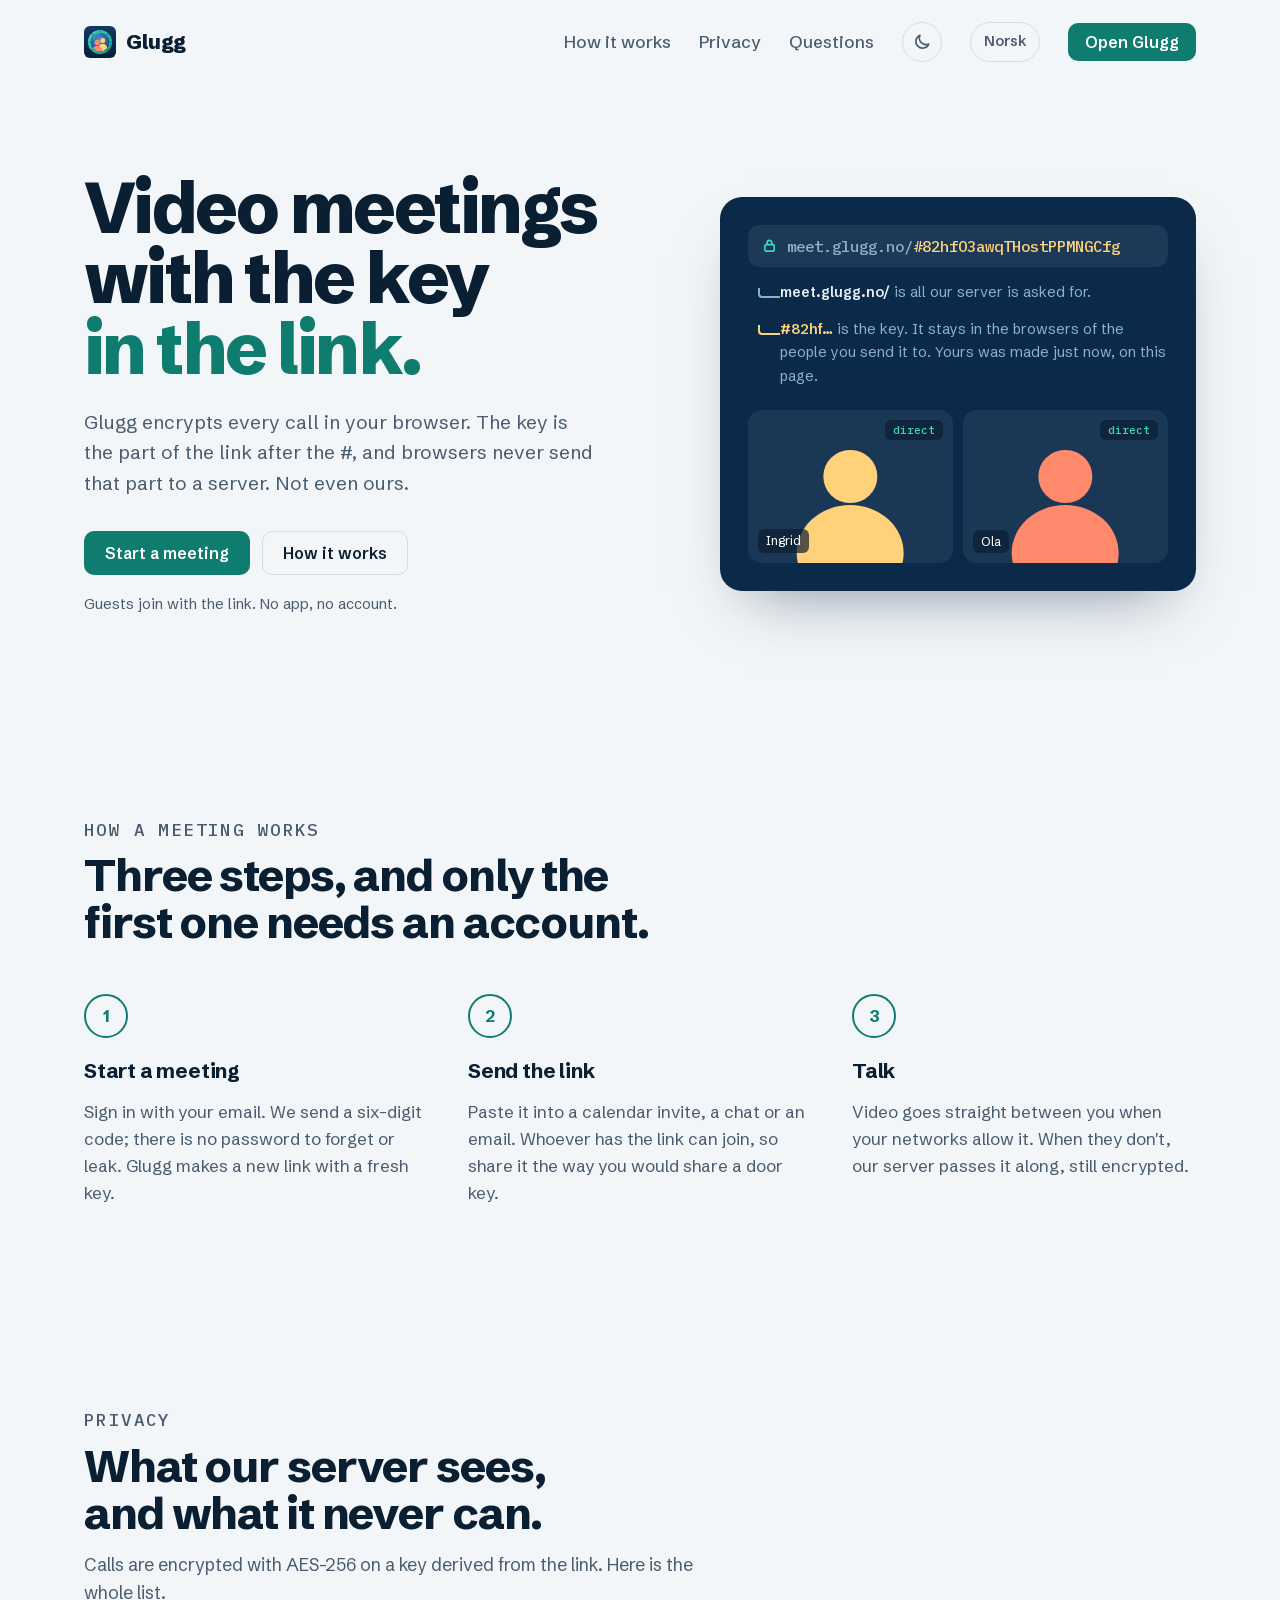
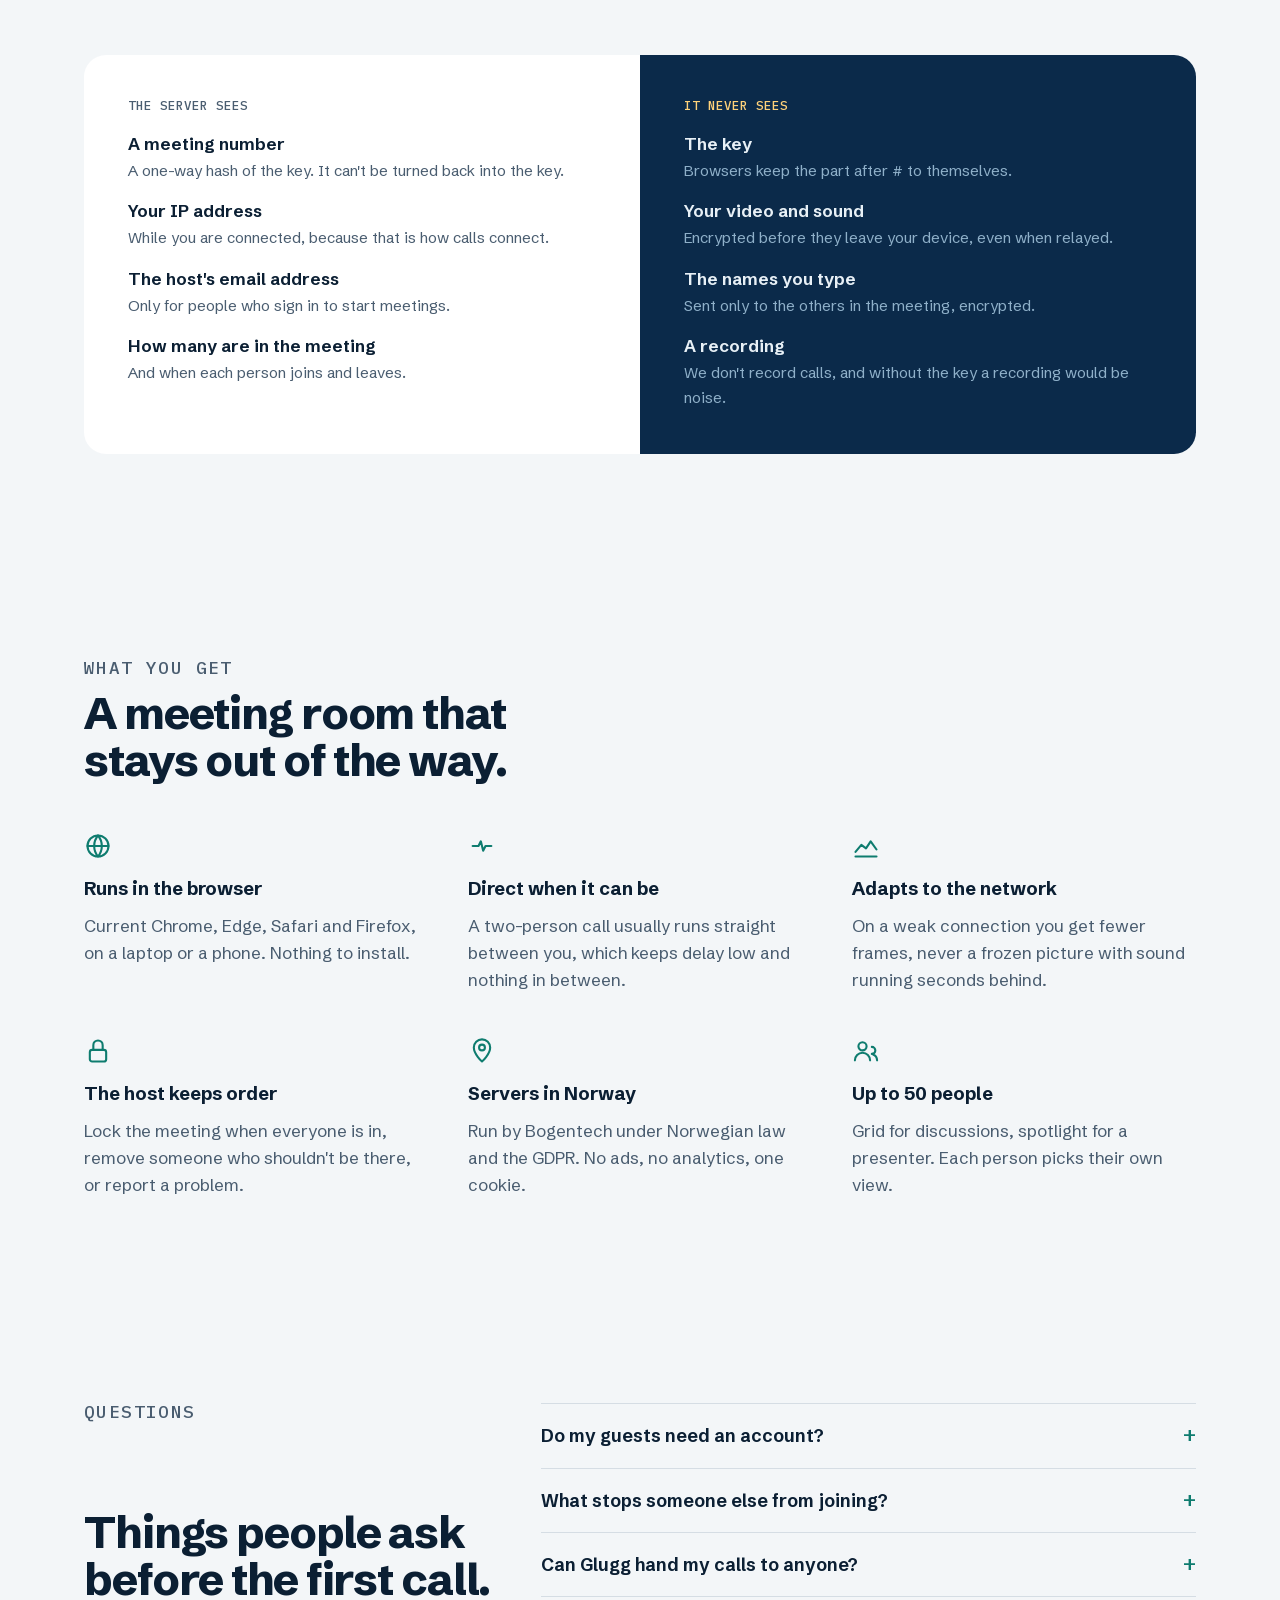
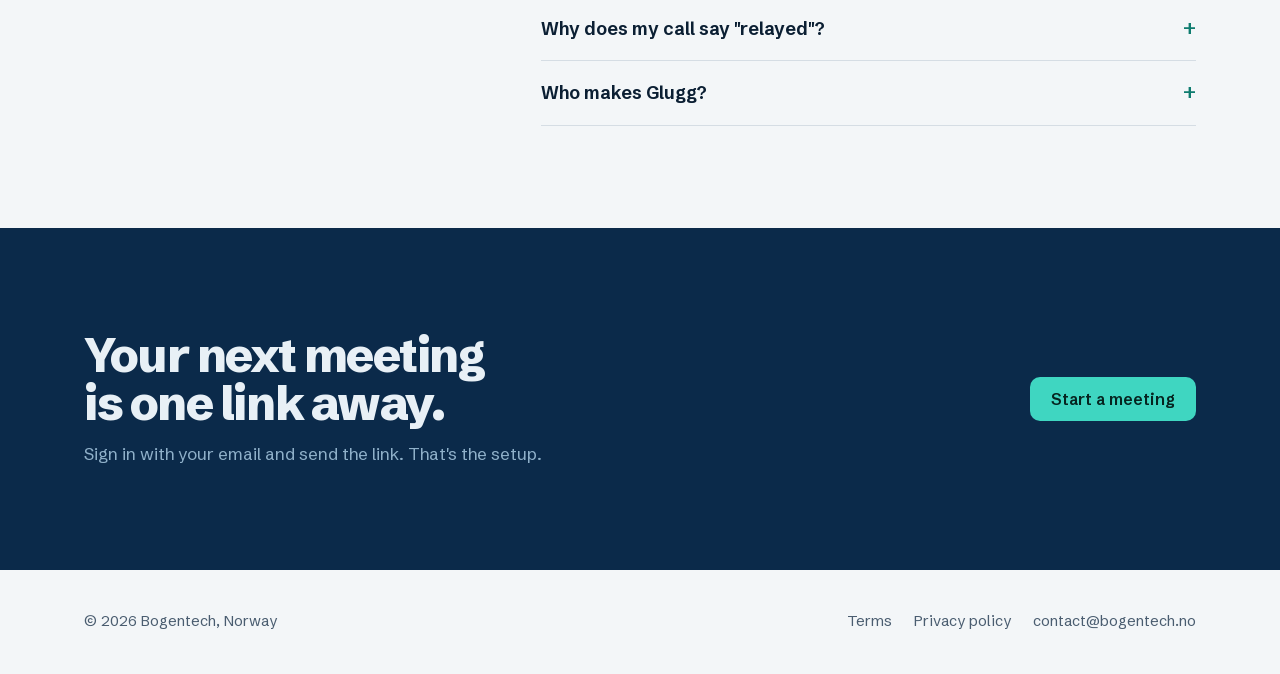
==== en/index.html @ eb143414 "Norwegian at /, English at /en/" ====
<!doctype html>
<html lang="en">
<head>
<meta charset="utf-8">
<meta name="viewport" content="width=device-width, initial-scale=1, viewport-fit=cover">
<title>Glugg</title>
<meta name="description" content="End-to-end encrypted video meetings in the browser. The key is in the link and never reaches our servers. Made in Norway.">
<meta property="og:title" content="Glugg: video meetings with the key in the link">
<meta property="og:description" content="End-to-end encrypted video meetings in the browser. No app, no account to join. Servers in Norway.">
<meta property="og:url" content="https://glugg.no/en/">
<meta name="theme-color" content="#0b2a4a">
<link rel="alternate" hreflang="nb" href="https://glugg.no/">
<link rel="alternate" hreflang="en" href="https://glugg.no/en/">
<link rel="icon" href="/icon.svg">
<script src="/theme.js"></script>
<link rel="preload" href="/grotesk.woff2" as="font" type="font/woff2" crossorigin>
<link rel="stylesheet" href="/site.css">
</head>
<body>

<header>
  <div class="wrap">
    <a class="brand" href="/en/"><img src="/icon.svg" alt="">Glugg</a>
    <nav aria-label="Main">
      <a href="#how">How it works</a>
      <a href="#privacy">Privacy</a>
      <a href="#questions">Questions</a>
      <button type="button" class="theme" data-theme-toggle aria-label="Switch theme"><svg class="moon" viewBox="0 0 24 24" aria-hidden="true"><path d="M20 14.5A8 8 0 0 1 9.5 4a8 8 0 1 0 10.5 10.5z"/></svg><svg class="sun" viewBox="0 0 24 24" aria-hidden="true"><circle cx="12" cy="12" r="4"/><path d="M12 2v2M12 20v2M4.9 4.9l1.4 1.4M17.7 17.7l1.4 1.4M2 12h2M20 12h2M4.9 19.1l1.4-1.4M17.7 6.3l1.4-1.4"/></svg></button>
      <a class="lang" href="/" hreflang="nb" lang="nb">Norsk</a>
      <a class="btn primary" href="https://meet.glugg.no/?lang=en">Open Glugg</a>
    </nav>
  </div>
</header>

<main>
  <div class="hero">
    <div class="wrap">
      <div>
        <h1>Video meetings with the key <em>in the link.</em></h1>
        <p class="lede">Glugg encrypts every call in your browser. The key is the part of the link after the&nbsp;#, and browsers never send that part to a server. Not even ours.</p>
        <div class="ctas">
          <a class="btn primary" href="https://meet.glugg.no/?lang=en">Start a meeting</a>
          <a class="btn quiet" href="#how">How it works</a>
        </div>
        <p class="small">Guests join with the link. No app, no account.</p>
      </div>

      <figure class="window" aria-label="A Glugg meeting link, explained">
        <div class="bar">
          <svg class="lock" viewBox="0 0 16 16" fill="none" stroke="currentColor" stroke-width="1.8" aria-hidden="true"><rect x="3" y="7" width="10" height="7" rx="1.5"/><path d="M5.5 7V5a2.5 2.5 0 0 1 5 0v2"/></svg>
          <span class="url"><span class="host">meet.glugg.no/</span><span class="k">#<span id="key">r4Q9vT2mXkLp7eWb0sHn3A</span></span></span>
        </div>
        <div class="notes">
          <div><span class="tick" aria-hidden="true"></span><p><b>meet.glugg.no/</b> is all our server is asked for.</p></div>
          <div><span class="tick yes" aria-hidden="true"></span><p><b class="yes" id="short">#r4Q9…</b> is the key. It stays in the browsers of the people you send it to. <span id="fresh">Yours was made just now, on this page.</span></p></div>
        </div>
        <div class="call" aria-hidden="true">
          <div class="tile a"><i></i><i></i><span>Ingrid</span><span class="path">direct</span></div>
          <div class="tile b"><i></i><i></i><span>Ola</span><span class="path">direct</span></div>
        </div>
      </figure>
    </div>
  </div>

  <section id="how">
    <div class="wrap">
      <div class="section-head">
        <p class="label">How a meeting works</p>
        <h2>Three steps, and only the first one needs an account.</h2>
      </div>
      <ol class="steps">
        <li><h3>Start a meeting</h3><p>Sign in with your email. We send a six-digit code; there is no password to forget or leak. Glugg makes a new link with a fresh key.</p></li>
        <li><h3>Send the link</h3><p>Paste it into a calendar invite, a chat or an email. Whoever has the link can join, so share it the way you would share a door key.</p></li>
        <li><h3>Talk</h3><p>Video goes straight between you when your networks allow it. When they don't, our server passes it along, still encrypted.</p></li>
      </ol>
    </div>
  </section>

  <section id="privacy">
    <div class="wrap">
      <div class="section-head">
        <p class="label">Privacy</p>
        <h2>What our server sees, and what it never can.</h2>
        <p>Calls are encrypted with AES-256 on a key derived from the link. Here is the whole list.</p>
      </div>
      <div class="ledger">
        <div>
          <p class="label">The server sees</p>
          <ul>
            <li><b>A meeting number</b><span>A one-way hash of the key. It can't be turned back into the key.</span></li>
            <li><b>Your IP address</b><span>While you are connected, because that is how calls connect.</span></li>
            <li><b>The host's email address</b><span>Only for people who sign in to start meetings.</span></li>
            <li><b>How many are in the meeting</b><span>And when each person joins and leaves.</span></li>
          </ul>
        </div>
        <div>
          <p class="label">It never sees</p>
          <ul>
            <li><b>The key</b><span>Browsers keep the part after # to themselves.</span></li>
            <li><b>Your video and sound</b><span>Encrypted before they leave your device, even when relayed.</span></li>
            <li><b>The names you type</b><span>Sent only to the others in the meeting, encrypted.</span></li>
            <li><b>A recording</b><span>We don't record calls, and without the key a recording would be noise.</span></li>
          </ul>
        </div>
      </div>
    </div>
  </section>

  <section>
    <div class="wrap">
      <div class="section-head">
        <p class="label">What you get</p>
        <h2>A meeting room that stays out of the way.</h2>
      </div>
      <div class="features">
        <div>
          <svg viewBox="0 0 24 24" aria-hidden="true"><circle cx="12" cy="12" r="9"/><path d="M3 12h18M12 3a14 14 0 0 1 0 18M12 3a14 14 0 0 0 0 18"/></svg>
          <h3>Runs in the browser</h3><p>Current Chrome, Edge, Safari and Firefox, on a laptop or a phone. Nothing to install.</p>
        </div>
        <div>
          <svg viewBox="0 0 24 24" aria-hidden="true"><path d="M4 12h5l2-4 2 8 2-4h5"/></svg>
          <h3>Direct when it can be</h3><p>A two-person call usually runs straight between you, which keeps delay low and nothing in between.</p>
        </div>
        <div>
          <svg viewBox="0 0 24 24" aria-hidden="true"><path d="M3 17l5-6 4 3 4-6 5 7"/><path d="M3 21h18"/></svg>
          <h3>Adapts to the network</h3><p>On a weak connection you get fewer frames, never a frozen picture with sound running seconds behind.</p>
        </div>
        <div>
          <svg viewBox="0 0 24 24" aria-hidden="true"><rect x="5" y="11" width="14" height="10" rx="2"/><path d="M8 11V7a4 4 0 0 1 8 0v4"/></svg>
          <h3>The host keeps order</h3><p>Lock the meeting when everyone is in, remove someone who shouldn't be there, or report a problem.</p>
        </div>
        <div>
          <svg viewBox="0 0 24 24" aria-hidden="true"><path d="M12 21s7-6.2 7-12a7 7 0 0 0-14 0c0 5.8 7 12 7 12z"/><circle cx="12" cy="9" r="2.5"/></svg>
          <h3>Servers in Norway</h3><p>Run by Bogentech under Norwegian law and the GDPR. No ads, no analytics, one cookie.</p>
        </div>
        <div>
          <svg viewBox="0 0 24 24" aria-hidden="true"><circle cx="9" cy="8" r="3.5"/><path d="M2.5 20a6.5 6.5 0 0 1 13 0M17 8.5a3 3 0 0 1 0 6M21.5 20a5.5 5.5 0 0 0-3.5-5"/></svg>
          <h3>Up to 50 people</h3><p>Grid for discussions, spotlight for a presenter. Each person picks their own view.</p>
        </div>
      </div>
    </div>
  </section>

  <section id="questions">
    <div class="wrap faq">
      <div class="section-head">
        <p class="label">Questions</p>
        <h2>Things people ask before the first call.</h2>
      </div>
      <div>
        <details><summary>Do my guests need an account?</summary><p>No. Anyone with the link can join with just a name. Only the person who starts the meeting signs in. If a guest arrives first, they wait until the host is there.</p></details>
        <details><summary>What stops someone else from joining?</summary><p>The key in the link is 128 random bits, so it can't be guessed. Anyone you forward the link to can join, though. When everyone is in, the host can lock the meeting.</p></details>
        <details><summary>Can Glugg hand my calls to anyone?</summary><p>We can only hand over what we have, and that is the list above. We never have the key, so we can't decrypt a call, live or later.</p></details>
        <details><summary>Why does my call say "relayed"?</summary><p>Some networks, such as many mobile carriers and office firewalls, block direct connections. Then the video goes through our server in Norway. It is encrypted the same way.</p></details>
        <details><summary>Who makes Glugg?</summary><p>Bogentech, a small Norwegian company. Write to contact@bogentech.no with questions or problems.</p></details>
      </div>
    </div>
  </section>

  <section class="cta">
    <div class="wrap">
      <div>
        <h2>Your next meeting is one link away.</h2>
        <p>Sign in with your email and send the link. That's the setup.</p>
      </div>
      <a class="btn primary" href="https://meet.glugg.no/?lang=en">Start a meeting</a>
    </div>
  </section>
</main>

<footer>
  <div class="wrap">
    <p>© 2026 Bogentech, Norway</p>
    <nav aria-label="Legal">
      <a href="https://meet.glugg.no/terms">Terms</a>
      <a href="https://meet.glugg.no/privacy">Privacy policy</a>
      <a href="mailto:contact@bogentech.no">contact@bogentech.no</a>
    </nav>
  </div>
</footer>

<script>
  // A real key, made the same way the app makes one.
  try {
    const k = btoa(String.fromCharCode(...crypto.getRandomValues(new Uint8Array(16)))).replace(/\+/g, '-').replace(/\//g, '_').replace(/=+$/, '');
    document.getElementById('key').textContent = k;
    document.getElementById('short').textContent = '#' + k.slice(0, 4) + '…';
  } catch { document.getElementById('fresh').hidden = true; }
</script>
</body>
</html>
---- site.css ----
@font-face { font-family: 'Schibsted Grotesk'; src: url(/grotesk.woff2) format('woff2'); font-weight: 400 900; font-display: swap; }
@font-face { font-family: 'Plex Mono'; src: url(/mono.woff2) format('woff2'); font-weight: 500; font-display: swap; }

/* Layout: left-aligned editorial column, 72rem; the hero pairs a headline with the meeting link itself, taken apart. */
:root {
  --paper: #f3f6f8; --raise: #ffffff; --ink: #0b1f33; --muted: #4a5d70; --rule: #d5dde4;
  --accent: #0e7c6f; --accent-ink: #ffffff;
  --sea: #0b2a4a; --sea-ink: #e8f0f6; --sea-dim: #8fb0c9;
  --key: #ffd27a; --coral: #ff8a6b; --teal: #3fd6c1;
  --display: 'Schibsted Grotesk', 'Helvetica Neue', Arial, sans-serif;
  --body: 'Schibsted Grotesk', system-ui, sans-serif;
  --mono: 'Plex Mono', ui-monospace, 'SF Mono', Menlo, monospace;
  --sun: none; --moon: block; color-scheme: light;
}
@media (prefers-color-scheme: dark) { :root:not([data-theme="light"]) {
  --paper: #08141f; --raise: #0f2234; --ink: #e4ecf2; --muted: #93a6b8; --rule: #1d3349;
  --accent: #3fd6c1; --accent-ink: #062520; --sea: #0d2c4b; --sea-ink: #e8f0f6; --sea-dim: #8fb0c9;
  --sun: block; --moon: none; color-scheme: dark;
} }
:root[data-theme="dark"] {
  --paper: #08141f; --raise: #0f2234; --ink: #e4ecf2; --muted: #93a6b8; --rule: #1d3349;
  --accent: #3fd6c1; --accent-ink: #062520; --sea: #0d2c4b; --sea-ink: #e8f0f6; --sea-dim: #8fb0c9;
  --sun: block; --moon: none; color-scheme: dark;
}

* { box-sizing: border-box; }
html { -webkit-text-size-adjust: 100%; }
body { margin: 0; background: var(--paper); color: var(--ink); font: 400 1.0625rem/1.6 var(--body); }
a { color: inherit; }
:focus-visible { outline: 2px solid var(--accent); outline-offset: 3px; border-radius: 4px; }
h1, h2, h3 { font-family: var(--display); text-wrap: balance; margin: 0; }
p { margin: 0; }
.wrap { max-width: 72rem; margin: 0 auto; padding-left: max(20px, env(safe-area-inset-left, 0px)); padding-right: max(20px, env(safe-area-inset-right, 0px)); }
.label { font: 500 .78rem/1 var(--mono); letter-spacing: .08em; text-transform: uppercase; color: var(--muted); }

.btn { white-space: nowrap; display: inline-flex; align-items: center; gap: .5em; padding: .8em 1.25em; border-radius: 10px; font: 600 1rem/1 var(--body); text-decoration: none; border: 1.5px solid transparent; transition: transform .15s, background .15s; }
.btn:hover { transform: translateY(-1px); }
.btn.primary { background: var(--accent); color: var(--accent-ink); }
.btn.quiet { border-color: var(--rule); color: var(--ink); }
.btn.quiet:hover { border-color: var(--muted); }

.theme { width: 40px; height: 40px; padding: 0; border-radius: 50%; display: grid; place-items: center; background: none; color: var(--muted); border: 1.5px solid var(--rule); cursor: pointer; }
.theme:hover { color: var(--ink); border-color: var(--muted); }
.theme svg { width: 20px; height: 20px; fill: none; stroke: currentColor; stroke-width: 2; stroke-linecap: round; stroke-linejoin: round; }
.theme .sun { display: var(--sun); } .theme .moon { display: var(--moon); }

.lang { padding: .5em .9em; border-radius: 999px; border: 1.5px solid var(--rule); color: var(--muted); text-decoration: none; font-weight: 600; font-size: .9rem; }
.lang:hover { color: var(--ink); border-color: var(--muted); }

/* Top bar */
header { padding-block: 22px; }
header .wrap { display: flex; align-items: center; justify-content: space-between; gap: 16px; }
.brand { display: flex; align-items: center; gap: 10px; font: 800 1.3rem/1 var(--display); letter-spacing: -.02em; text-decoration: none; }
.brand img { width: 32px; height: 32px; }
header nav { display: flex; align-items: center; gap: 28px; font-weight: 500; }
header nav a:not(.btn):not(.lang) { text-decoration: none; color: var(--muted); }
header nav a:not(.btn):not(.lang):hover { color: var(--ink); }
header .btn { padding: .6em 1em; }

/* Hero */
.hero { padding-block: clamp(32px, 7vw, 88px) clamp(56px, 8vw, 104px); }
.hero .wrap { display: grid; grid-template-columns: minmax(0, 1.2fr) minmax(0, 1fr); gap: clamp(32px, 5vw, 64px); align-items: center; }
.hero h1 { font-size: clamp(2.6rem, 5.6vw, 4.6rem); line-height: .98; font-weight: 800; letter-spacing: -.035em; }
.hero h1 em { font-style: normal; color: var(--accent); }
.hero .lede { margin-top: 24px; max-width: 32rem; font-size: 1.2rem; color: var(--muted); }
.hero .ctas { margin-top: 32px; display: flex; flex-wrap: wrap; gap: 12px; }
.hero .small { margin-top: 18px; font-size: .92rem; color: var(--muted); }

/* The link, taken apart */
.window { margin: 0; background: var(--sea); color: var(--sea-ink); border-radius: 22px; padding: clamp(18px, 3vw, 28px); box-shadow: 0 30px 60px -30px #0b2a4a80; }
.bar { display: flex; align-items: center; gap: 10px; padding: 12px 14px; border-radius: 12px; background: #ffffff12; font: 500 clamp(.8rem, 1.6vw, .98rem)/1.2 var(--mono); }
.bar .lock { flex: none; width: 15px; height: 15px; color: var(--teal); }
.bar .url { min-width: 0; overflow-wrap: anywhere; }
.bar .host { color: var(--sea-dim); }
.bar .k { color: var(--key); }
.notes { display: grid; grid-template-columns: auto 1fr; gap: 14px 0; margin-top: 14px; font-size: .9rem; color: var(--sea-dim); }
.notes > div { display: contents; }
.notes .tick { width: 22px; margin-top: 7px; height: 10px; border: 2px solid currentColor; border-top: 0; border-right: 0; border-radius: 0 0 0 4px; margin-left: 10px; }
.notes .yes { color: var(--key); }
.notes b { color: var(--sea-ink); font-weight: 600; }
.call { margin-top: 22px; display: grid; grid-template-columns: 1fr 1fr; gap: 10px; }
.tile { position: relative; aspect-ratio: 4 / 3; max-width: 100%; border-radius: 14px; overflow: hidden; background: #ffffff10; }
.tile i { position: absolute; left: 50%; border-radius: 50%; translate: -50% 0; }
.tile i:first-child { top: 26%; width: 26%; aspect-ratio: 1; }
.tile i:nth-child(2) { top: 62%; width: 52%; aspect-ratio: 1 / .9; }
.tile.a i { background: var(--key); } .tile.b i { background: var(--coral); }
.tile span { position: absolute; left: 10px; bottom: 10px; padding: 2px 8px; border-radius: 6px; background: #0b1f33b3; font-size: .78rem; color: #fff; }
.tile .path { left: auto; right: 10px; top: 10px; bottom: auto; font: 500 .7rem/1.5 var(--mono); color: var(--teal); }

section { padding-block: clamp(56px, 8vw, 104px); }
.section-head { display: grid; gap: 14px; max-width: 40rem; margin-bottom: 48px; }
.section-head h2 { font-size: clamp(1.9rem, 3.6vw, 2.8rem); line-height: 1.05; font-weight: 750; letter-spacing: -.025em; }
.section-head p { color: var(--muted); font-size: 1.1rem; }

/* Steps: a real sequence, so they are numbered. */
.steps { list-style: none; margin: 0; padding: 0; display: grid; grid-template-columns: repeat(3, minmax(0, 1fr)); gap: 40px; counter-reset: s; }
.steps li { counter-increment: s; display: grid; gap: 10px; align-content: start; }
.steps li::before { content: counter(s); display: grid; place-items: center; width: 40px; height: 40px; border-radius: 50%; border: 2px solid var(--accent); color: var(--accent); font: 700 1.05rem/1 var(--display); margin-bottom: 6px; }
.steps h3 { font-size: 1.3rem; font-weight: 700; letter-spacing: -.01em; }
.steps p { color: var(--muted); }

/* What the server sees */
.ledger { background: var(--raise); border-radius: 22px; display: grid; grid-template-columns: 1fr 1fr; overflow: hidden; }
.ledger > div { padding: clamp(24px, 4vw, 44px); display: grid; gap: 18px; align-content: start; }
.ledger > div + div { background: var(--sea); color: var(--sea-ink); }
.ledger > div + div .label { color: var(--key); }
.ledger ul { list-style: none; margin: 0; padding: 0; display: grid; gap: 14px; }
.ledger li { display: grid; gap: 2px; }
.ledger li b { font-weight: 650; }
.ledger li span { color: var(--muted); font-size: .95rem; }
.ledger > div + div li span { color: var(--sea-dim); }

/* Features */
.features { display: grid; grid-template-columns: repeat(3, minmax(0, 1fr)); gap: 44px 40px; }
.features div { display: grid; gap: 8px; align-content: start; }
.features svg { width: 28px; height: 28px; color: var(--accent); fill: none; stroke: currentColor; stroke-width: 1.8; stroke-linecap: round; stroke-linejoin: round; margin-bottom: 6px; }
.features h3 { font-size: 1.15rem; font-weight: 700; }
.features p { color: var(--muted); }

/* Questions */
.faq { display: grid; grid-template-columns: minmax(0, 1fr) minmax(0, 1.6fr); gap: 48px; }
details { border-top: 1px solid var(--rule); padding-block: 20px; }
details:last-child { border-bottom: 1px solid var(--rule); }
summary { cursor: pointer; font: 650 1.12rem/1.3 var(--display); list-style: none; display: flex; justify-content: space-between; gap: 16px; }
summary::-webkit-details-marker { display: none; }
summary::after { content: '+'; color: var(--accent); font-weight: 500; font-size: 1.4rem; line-height: 1; transition: rotate .2s; }
details[open] summary::after { rotate: 45deg; }
details p { margin-top: 12px; color: var(--muted); max-width: 40rem; }

/* Closing band */
.cta { background: var(--sea); color: var(--sea-ink); }
.cta .wrap { display: flex; flex-wrap: wrap; align-items: center; justify-content: space-between; gap: 28px; }
.cta h2 { font-size: clamp(1.9rem, 3.8vw, 3rem); font-weight: 800; letter-spacing: -.03em; line-height: 1.02; max-width: 30rem; }
.cta p { color: var(--sea-dim); margin-top: 12px; }
.cta .btn.primary { background: var(--teal); color: #062520; }

footer { padding-block: 40px; font-size: .92rem; color: var(--muted); }
footer .wrap { display: flex; flex-wrap: wrap; justify-content: space-between; gap: 16px; }
footer nav { display: flex; flex-wrap: wrap; gap: 22px; }
footer a { text-decoration: none; } footer a:hover { color: var(--ink); }

@media (max-width: 860px) {
  .hero .wrap, .faq { grid-template-columns: minmax(0, 1fr); }
  .steps, .features { grid-template-columns: minmax(0, 1fr); gap: 32px; }
  .ledger { grid-template-columns: minmax(0, 1fr); }
  header nav a:not(.btn):not(.lang) { display: none; }
  header nav { gap: 10px; }
}
/* The hero's button is right below on a phone. */
@media (max-width: 480px) { header .btn { display: none; } }
@media (min-width: 861px) and (max-width: 1040px) { .features { grid-template-columns: repeat(2, minmax(0, 1fr)); } }
@media (prefers-reduced-motion: reduce) { * { transition: none !important; } }
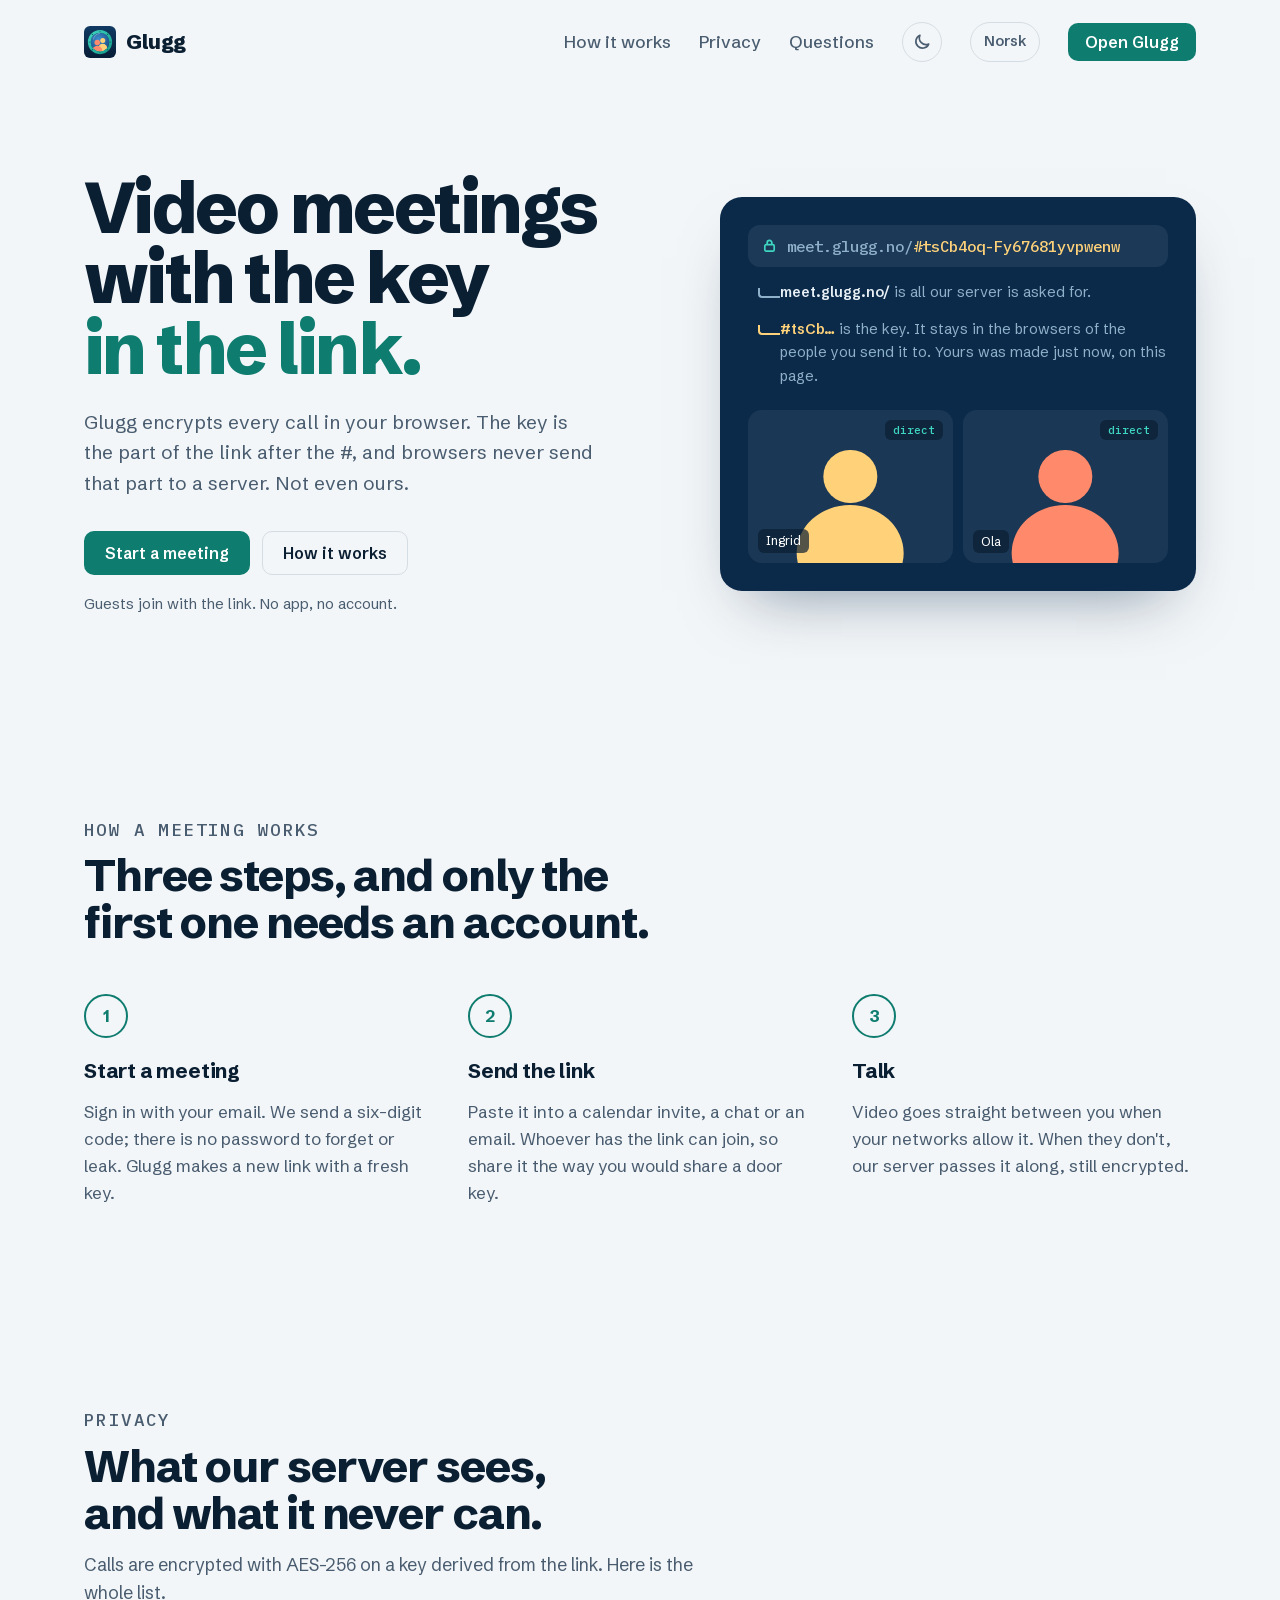
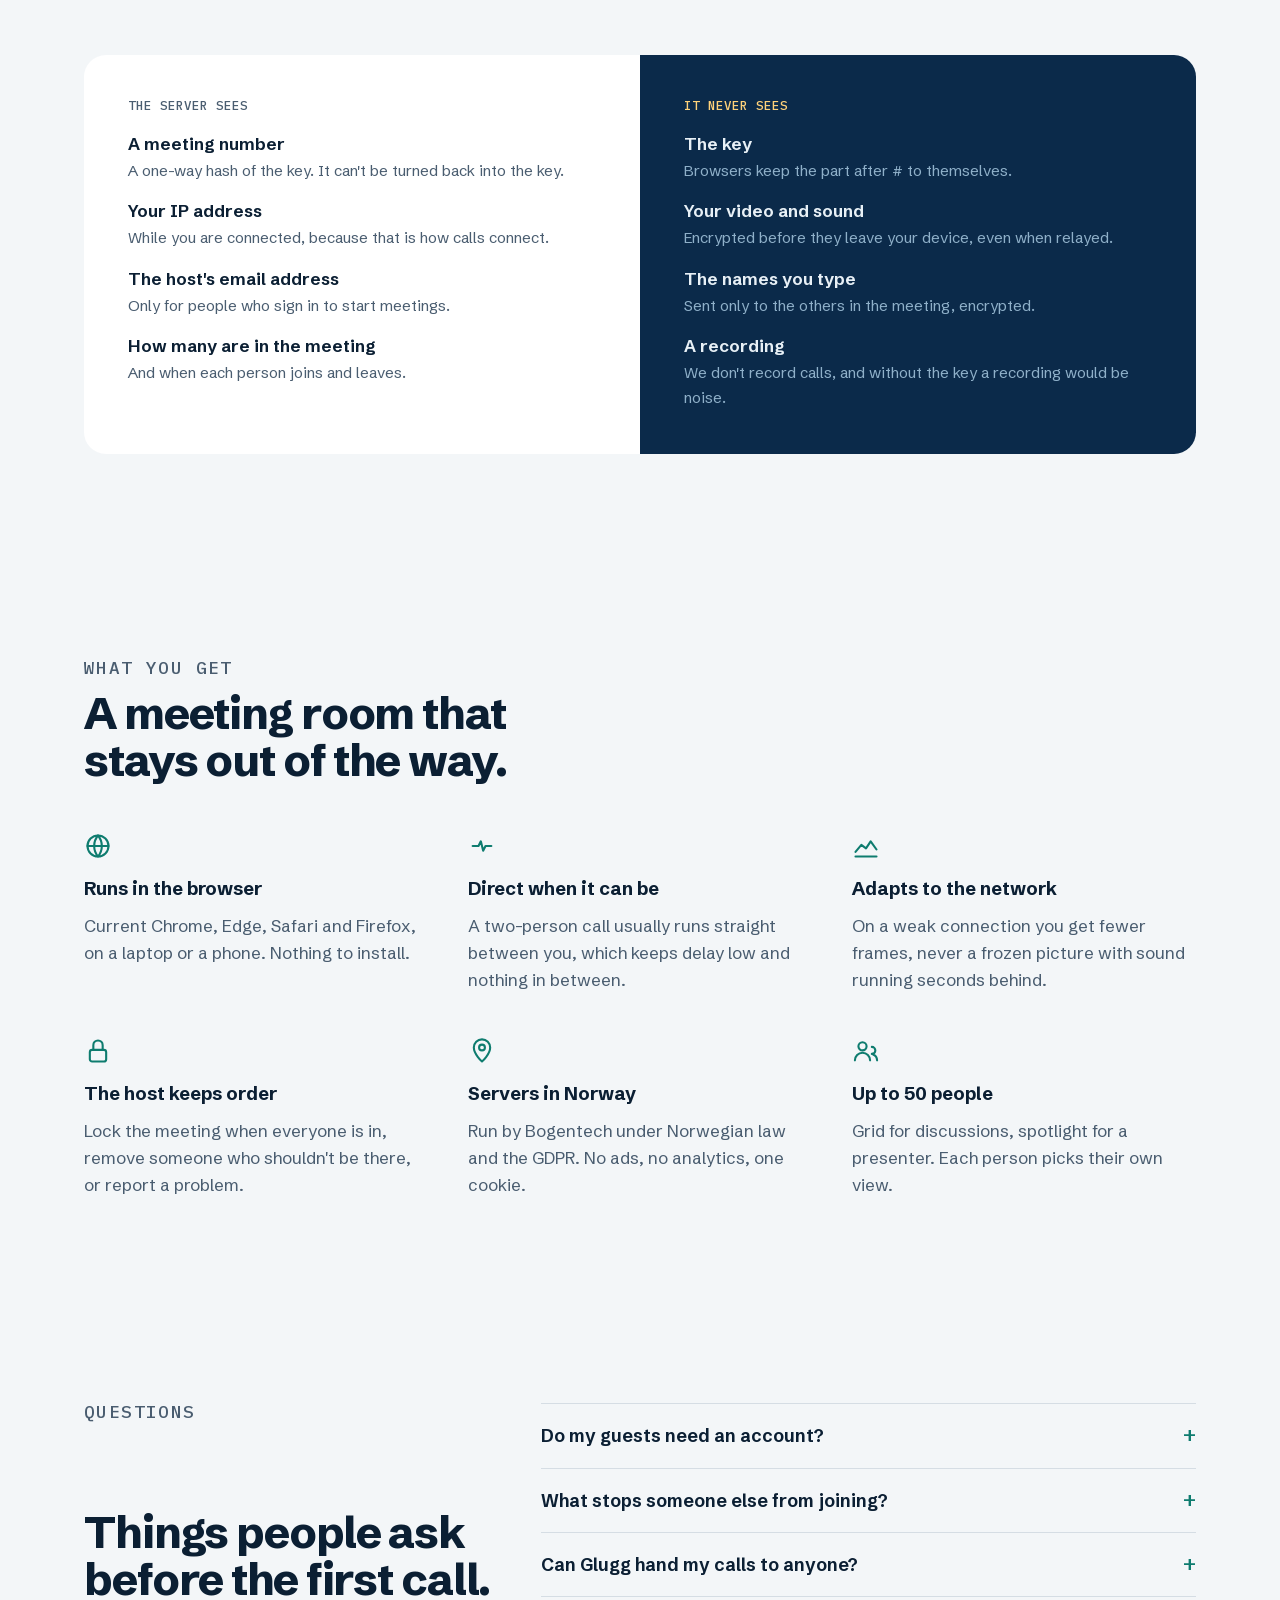
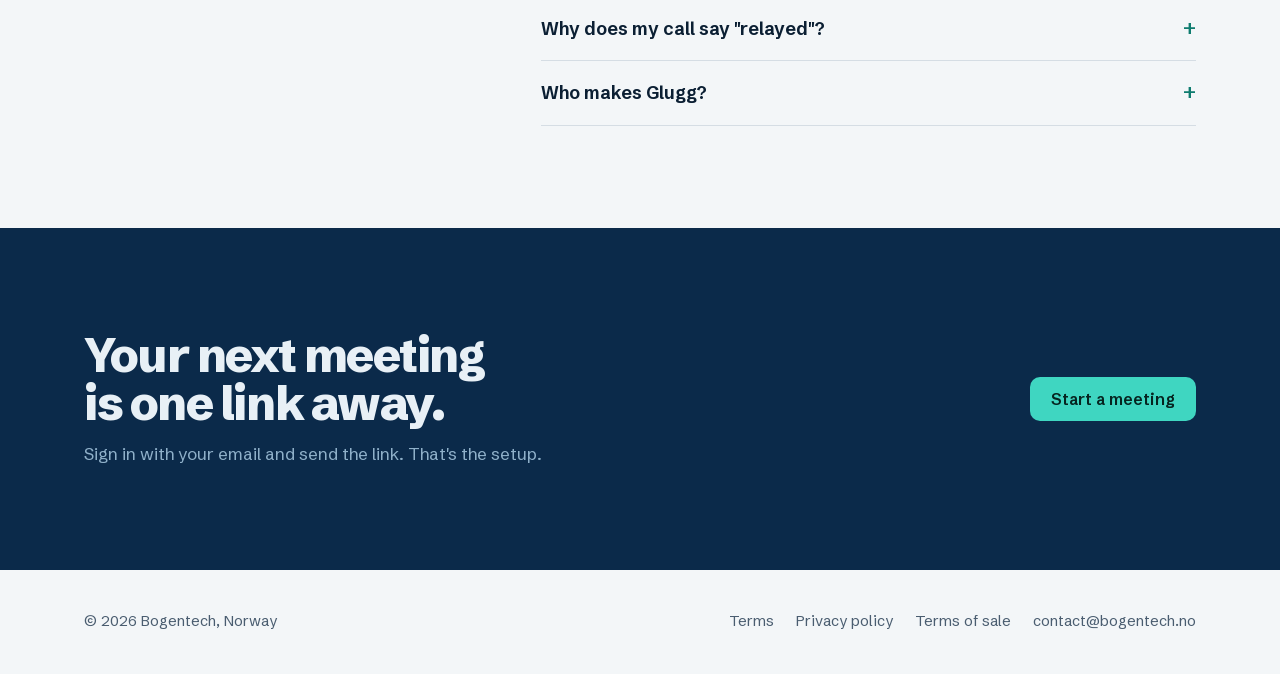
==== commit 7c637dfd: "Footer: link the terms of sale" ====
--- a/en/index.html
+++ b/en/index.html
@@ -174,6 +174,7 @@
     <nav aria-label="Legal">
       <a href="https://meet.glugg.no/terms">Terms</a>
       <a href="https://meet.glugg.no/privacy">Privacy policy</a>
+      <a href="https://meet.glugg.no/salgsvilkar">Terms of sale</a>
       <a href="mailto:contact@bogentech.no">contact@bogentech.no</a>
     </nav>
   </div>
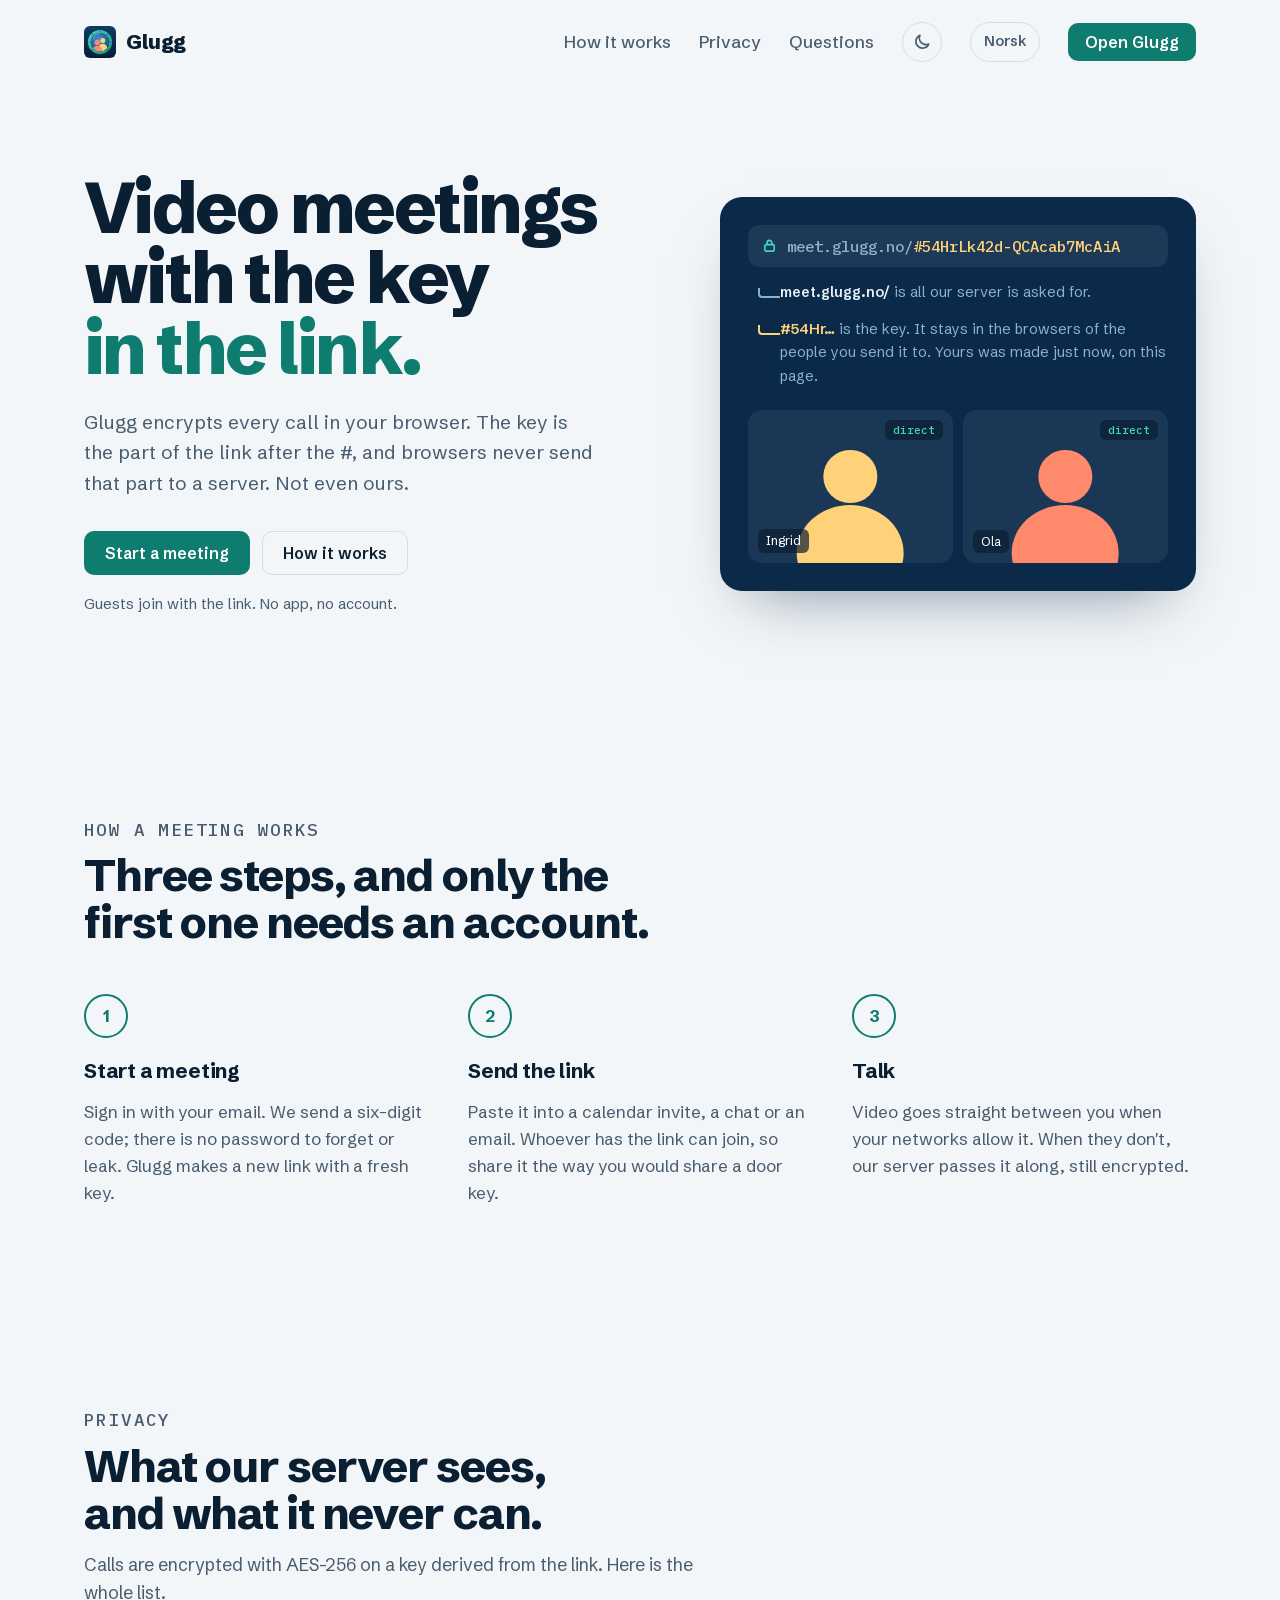
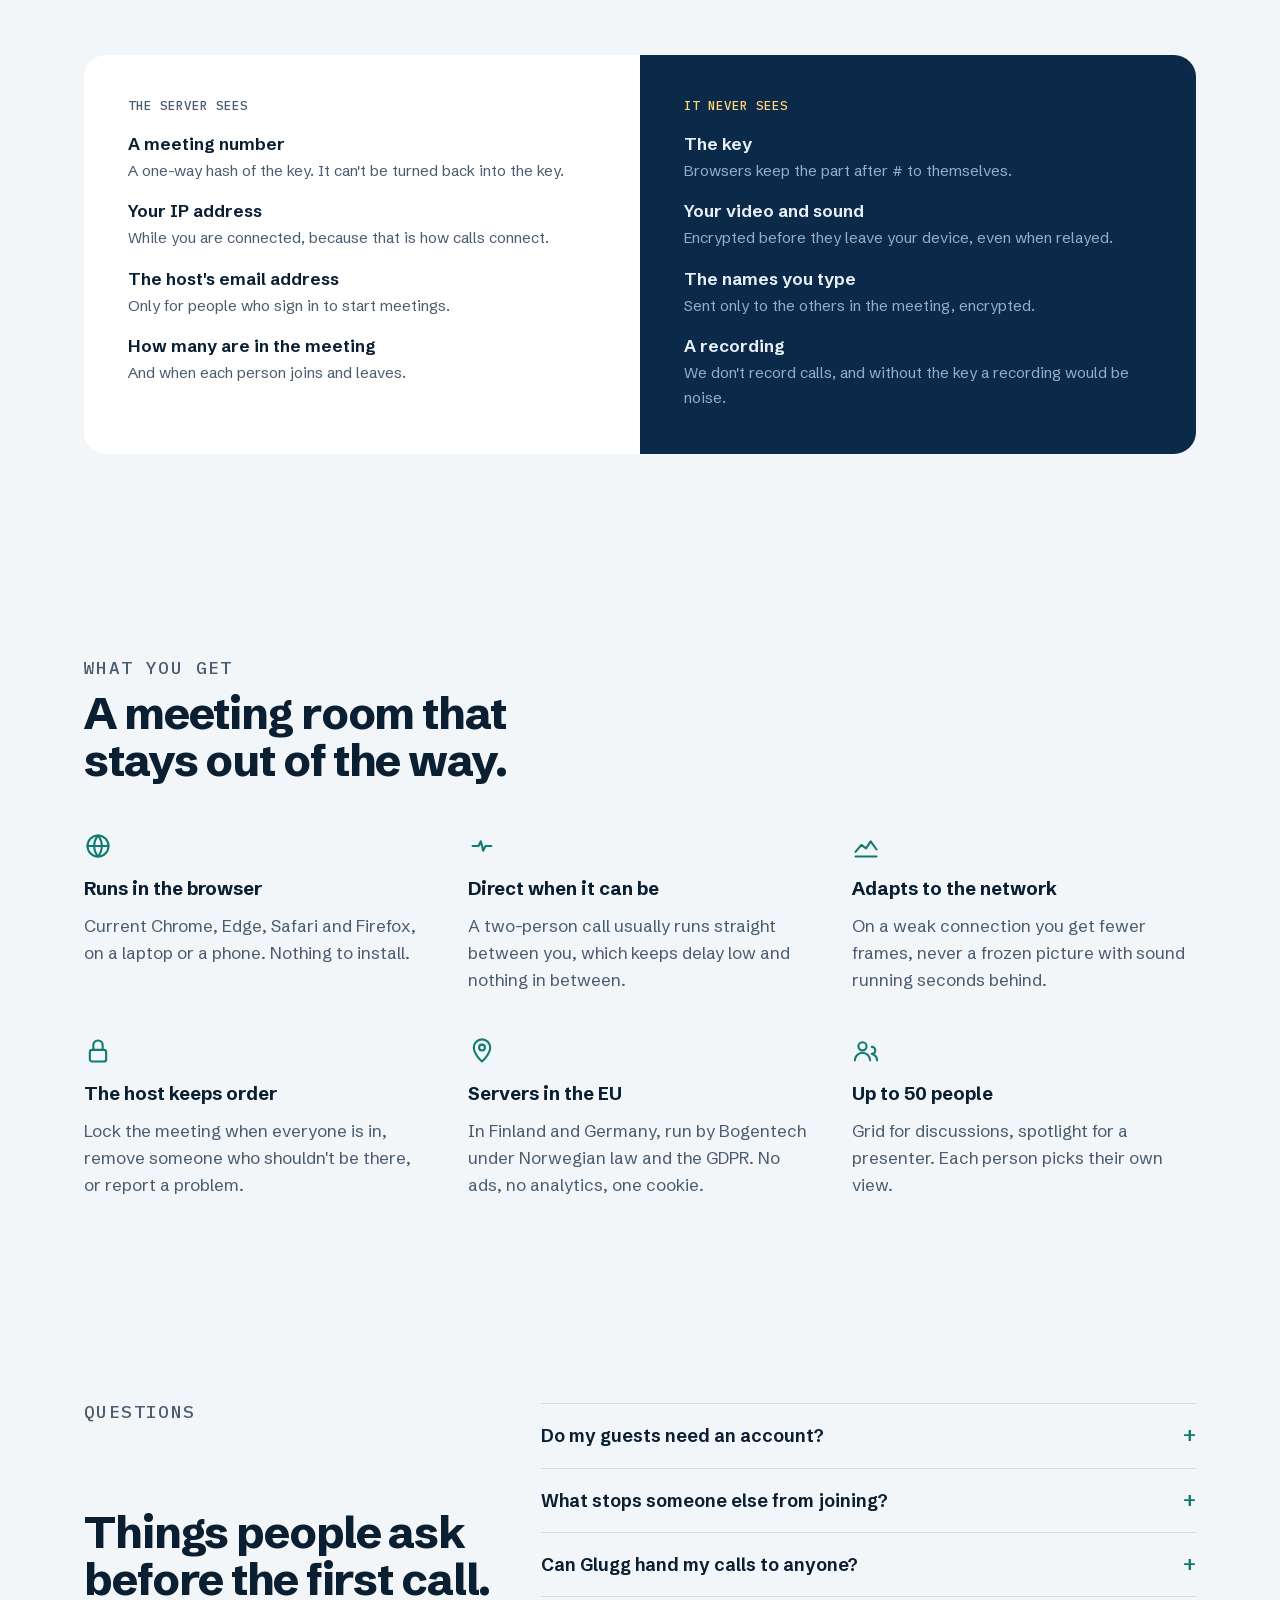
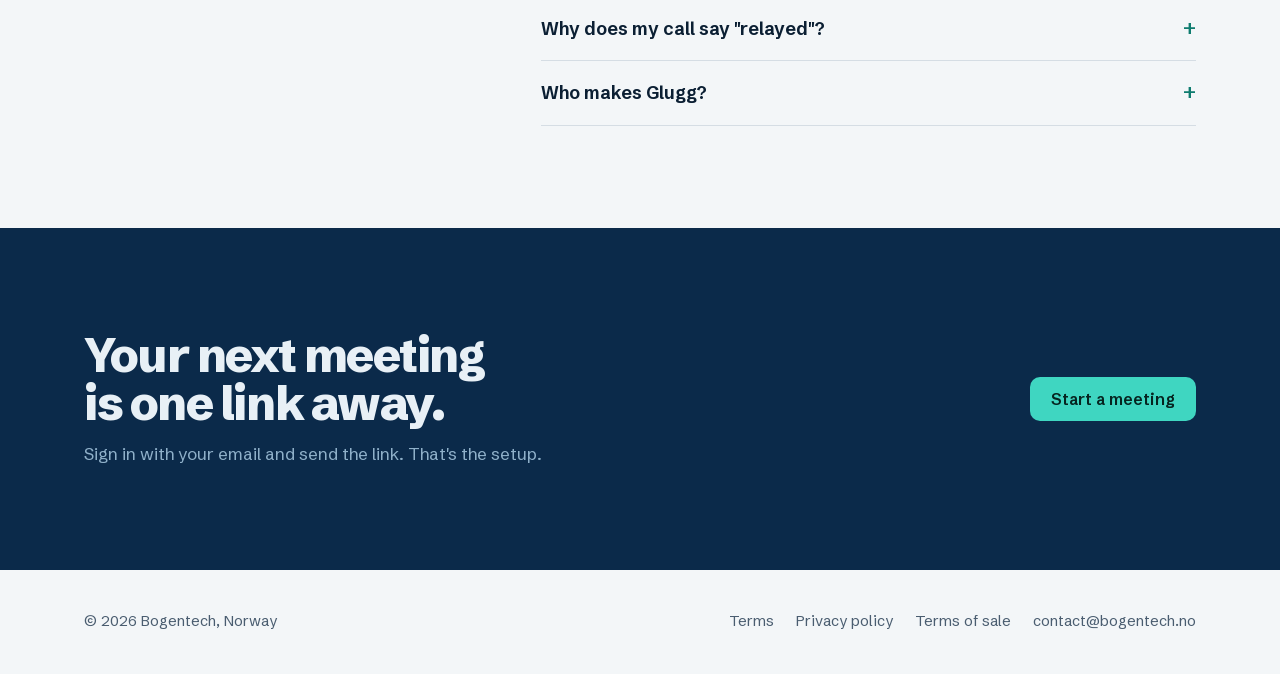
==== commit 91b69891: "Servers in the EU (Finland and Germany), not Norway" ====
--- a/en/index.html
+++ b/en/index.html
@@ -6,7 +6,7 @@
 <title>Glugg</title>
 <meta name="description" content="End-to-end encrypted video meetings in the browser. The key is in the link and never reaches our servers. Made in Norway.">
 <meta property="og:title" content="Glugg: video meetings with the key in the link">
-<meta property="og:description" content="End-to-end encrypted video meetings in the browser. No app, no account to join. Servers in Norway.">
+<meta property="og:description" content="End-to-end encrypted video meetings in the browser. No app, no account to join. Servers in the EU.">
 <meta property="og:url" content="https://glugg.no/en/">
 <meta name="theme-color" content="#0b2a4a">
 <link rel="alternate" hreflang="nb" href="https://glugg.no/">
@@ -131,7 +131,7 @@
         </div>
         <div>
           <svg viewBox="0 0 24 24" aria-hidden="true"><path d="M12 21s7-6.2 7-12a7 7 0 0 0-14 0c0 5.8 7 12 7 12z"/><circle cx="12" cy="9" r="2.5"/></svg>
-          <h3>Servers in Norway</h3><p>Run by Bogentech under Norwegian law and the GDPR. No ads, no analytics, one cookie.</p>
+          <h3>Servers in the EU</h3><p>In Finland and Germany, run by Bogentech under Norwegian law and the GDPR. No ads, no analytics, one cookie.</p>
         </div>
         <div>
           <svg viewBox="0 0 24 24" aria-hidden="true"><circle cx="9" cy="8" r="3.5"/><path d="M2.5 20a6.5 6.5 0 0 1 13 0M17 8.5a3 3 0 0 1 0 6M21.5 20a5.5 5.5 0 0 0-3.5-5"/></svg>
@@ -151,7 +151,7 @@
         <details><summary>Do my guests need an account?</summary><p>No. Anyone with the link can join with just a name. Only the person who starts the meeting signs in. If a guest arrives first, they wait until the host is there.</p></details>
         <details><summary>What stops someone else from joining?</summary><p>The key in the link is 128 random bits, so it can't be guessed. Anyone you forward the link to can join, though. When everyone is in, the host can lock the meeting.</p></details>
         <details><summary>Can Glugg hand my calls to anyone?</summary><p>We can only hand over what we have, and that is the list above. We never have the key, so we can't decrypt a call, live or later.</p></details>
-        <details><summary>Why does my call say "relayed"?</summary><p>Some networks, such as many mobile carriers and office firewalls, block direct connections. Then the video goes through our server in Norway. It is encrypted the same way.</p></details>
+        <details><summary>Why does my call say "relayed"?</summary><p>Some networks, such as many mobile carriers and office firewalls, block direct connections. Then the video goes through our server in the EU. It is encrypted the same way.</p></details>
         <details><summary>Who makes Glugg?</summary><p>Bogentech, a small Norwegian company. Write to contact@bogentech.no with questions or problems.</p></details>
       </div>
     </div>
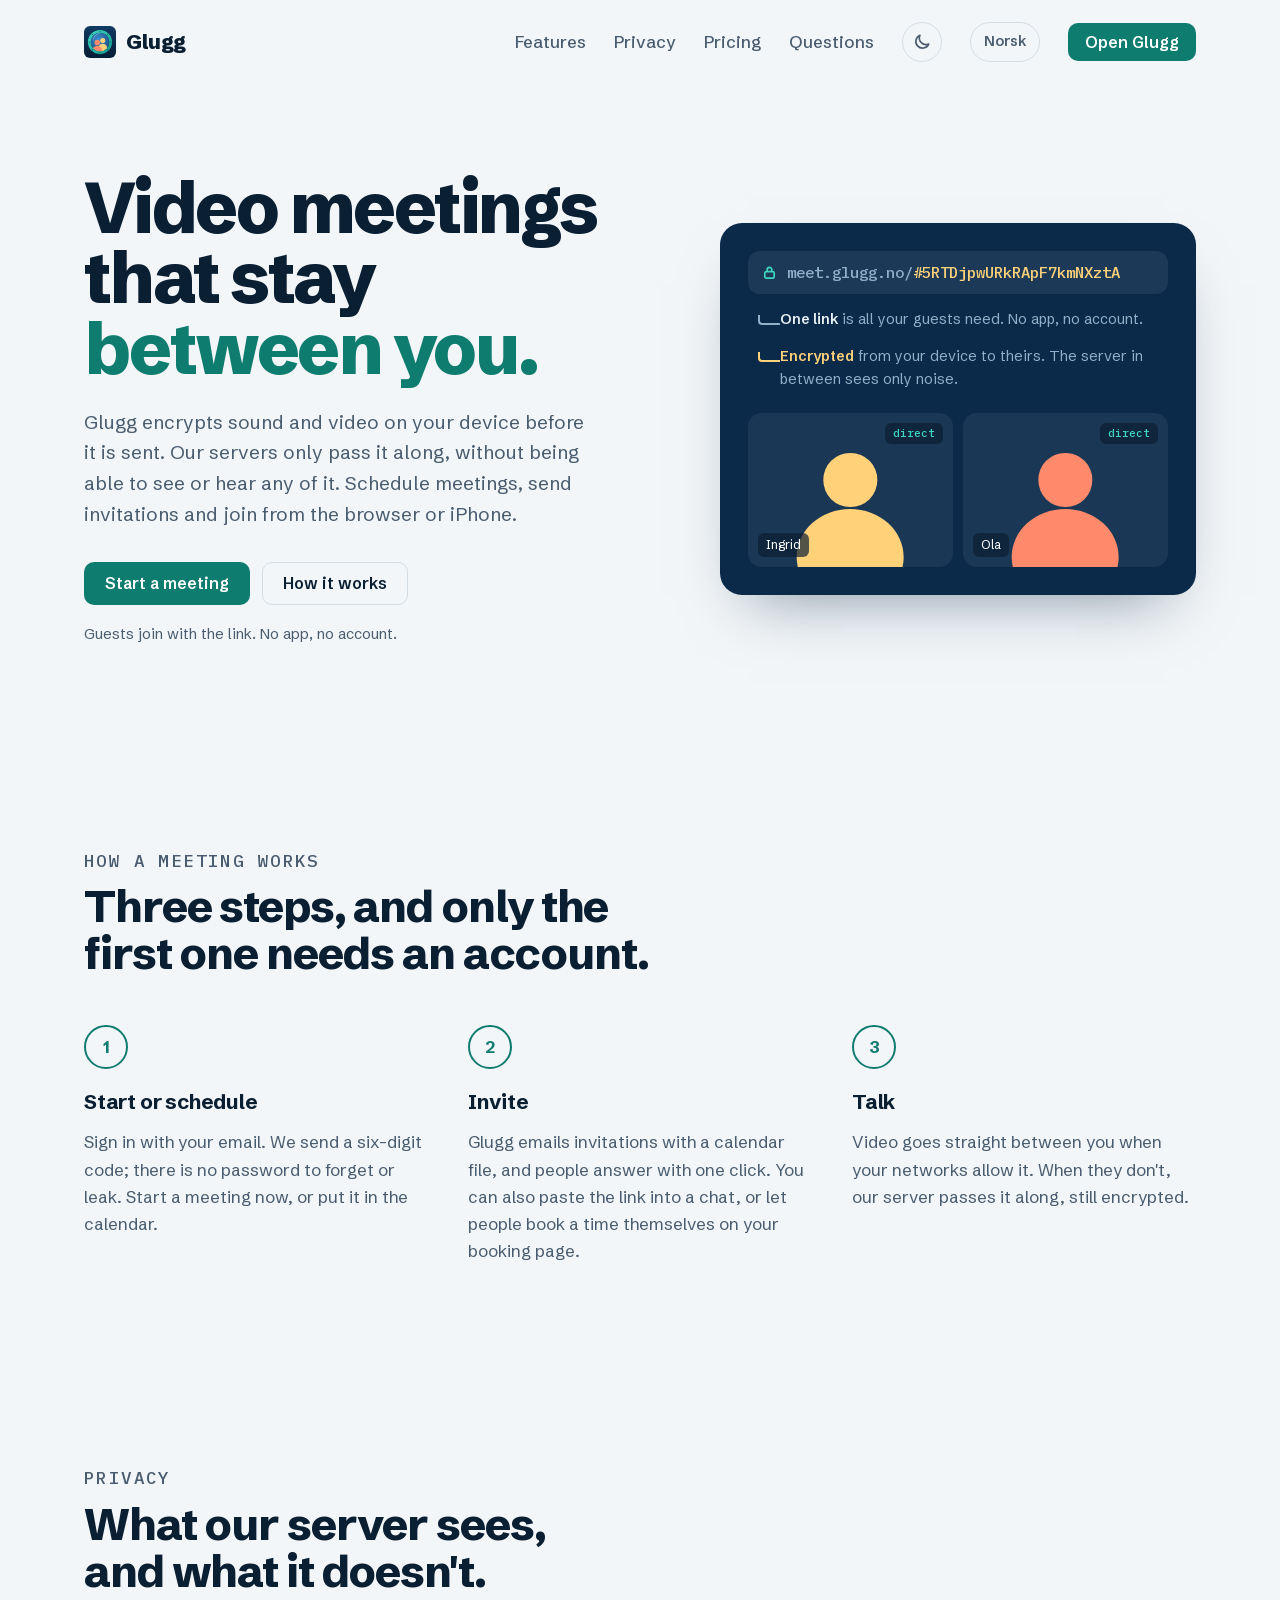
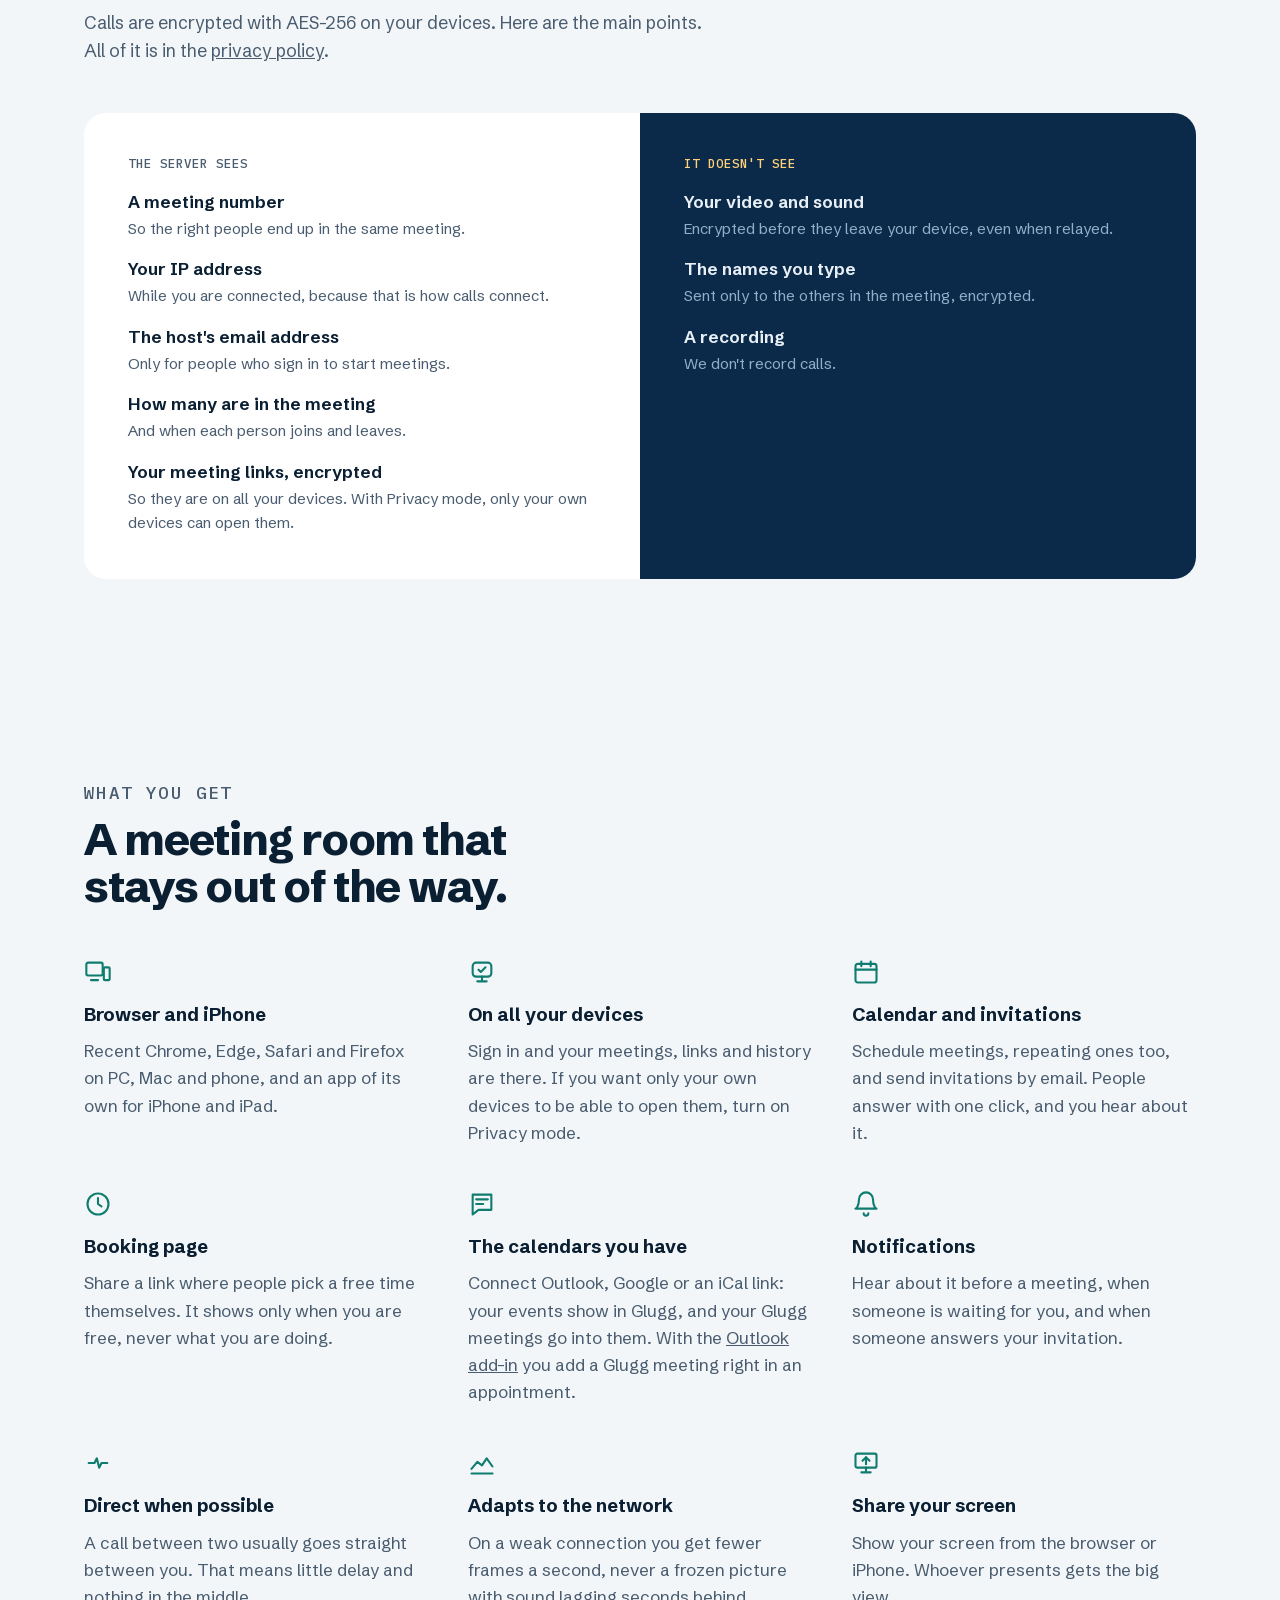
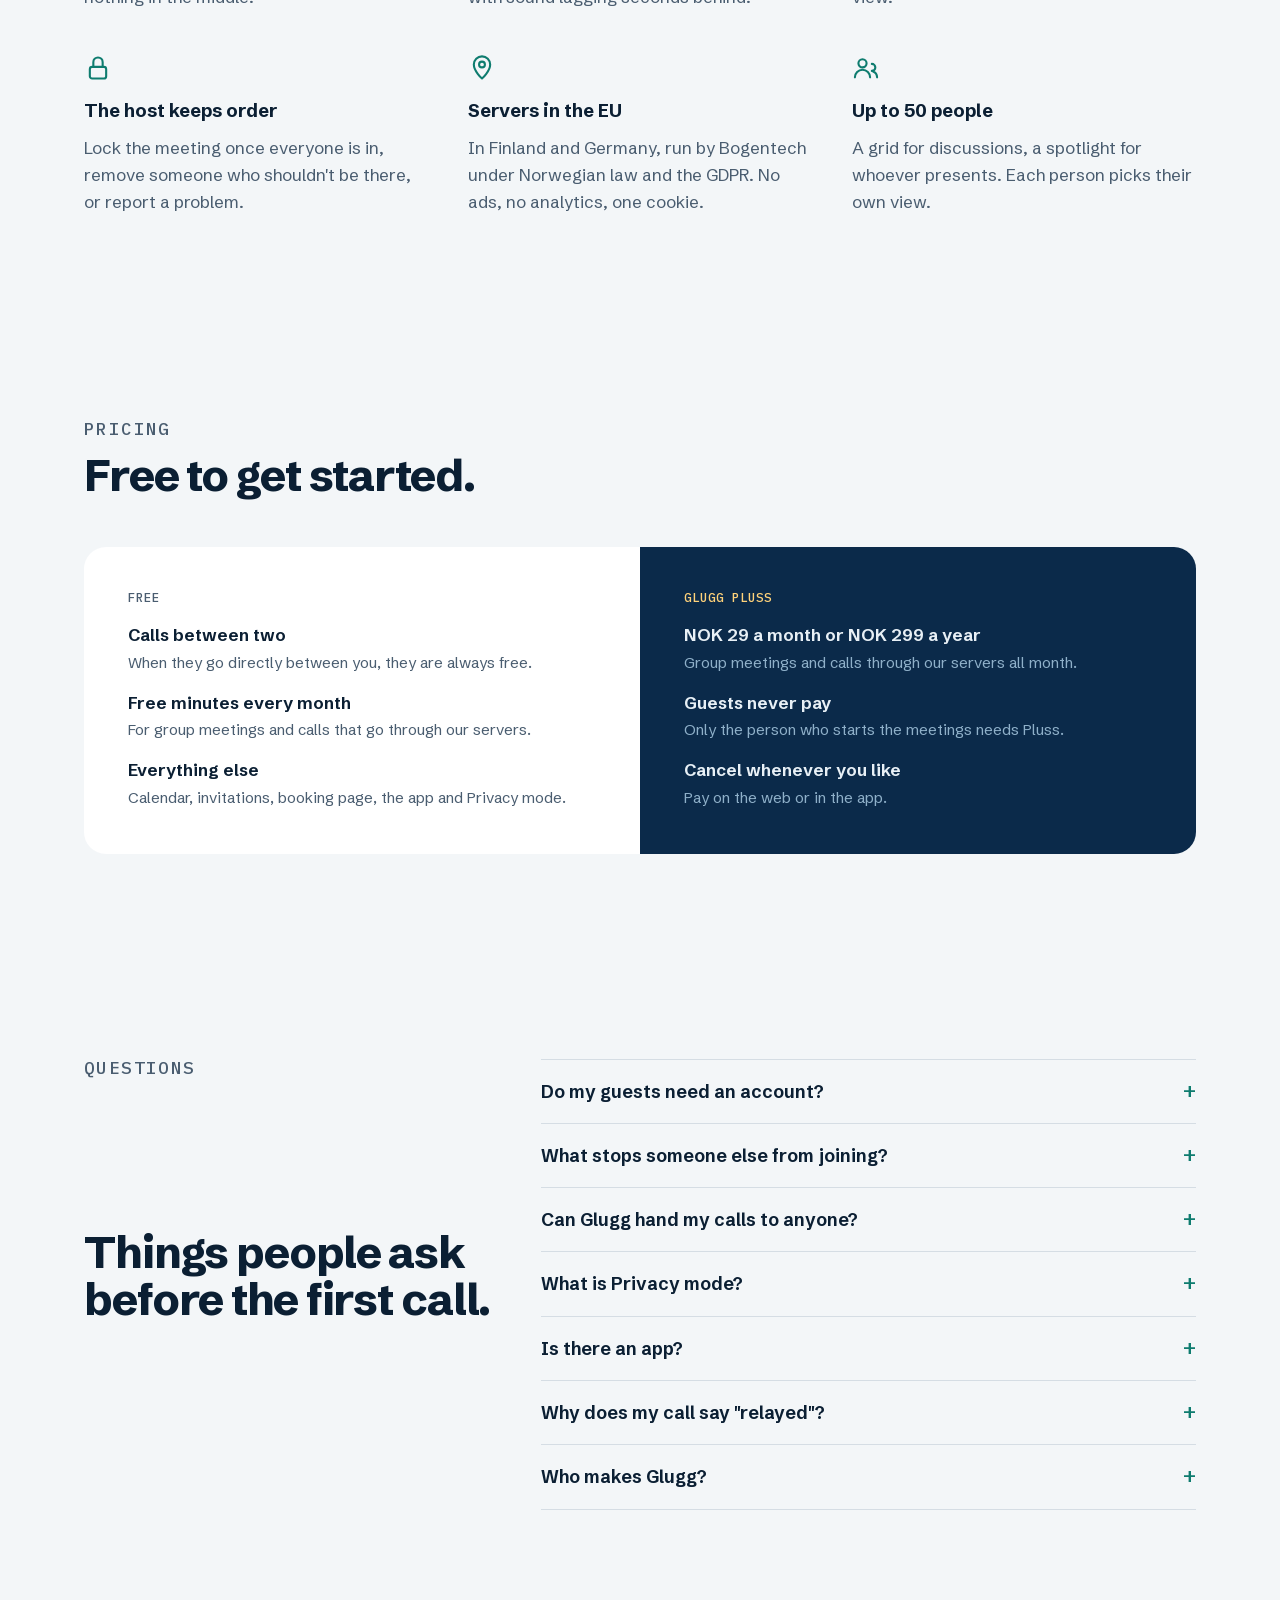
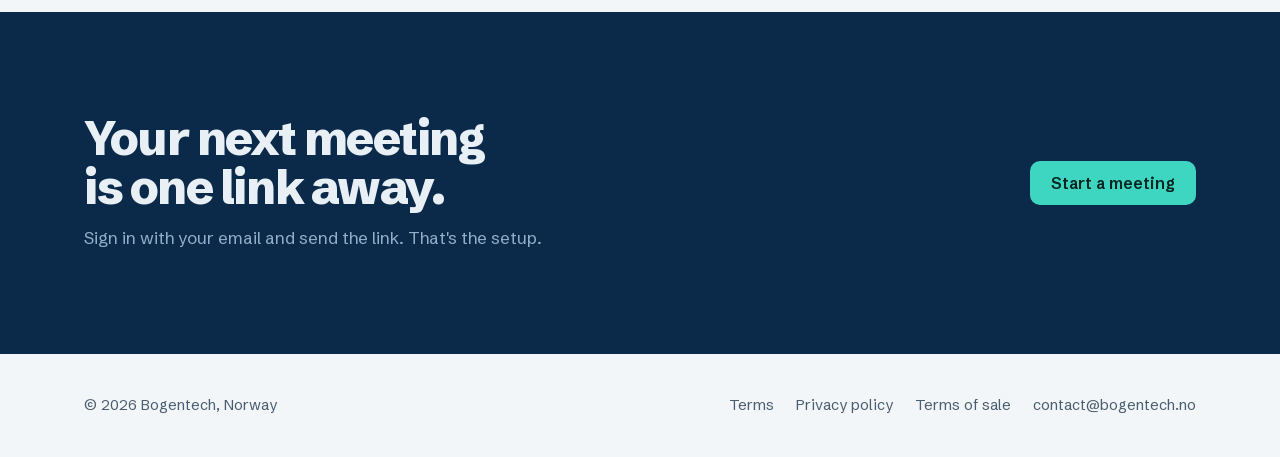
==== commit 04d8a9ff: "What Glugg is now: calendar, invitations, booking, the app, pricing, in plain words" ====
--- a/en/index.html
+++ b/en/index.html
@@ -4,9 +4,9 @@
 <meta charset="utf-8">
 <meta name="viewport" content="width=device-width, initial-scale=1, viewport-fit=cover">
 <title>Glugg</title>
-<meta name="description" content="End-to-end encrypted video meetings in the browser. The key is in the link and never reaches our servers. Made in Norway.">
-<meta property="og:title" content="Glugg: video meetings with the key in the link">
-<meta property="og:description" content="End-to-end encrypted video meetings in the browser. No app, no account to join. Servers in the EU.">
+<meta name="description" content="End-to-end encrypted video meetings in the browser and on iPhone. Schedule, invite and meet people with one link. Made in Norway.">
+<meta property="og:title" content="Glugg: private video meetings">
+<meta property="og:description" content="End-to-end encrypted video meetings with a calendar, invitations and a booking page. Guests need no account. Servers in the EU.">
 <meta property="og:url" content="https://glugg.no/en/">
 <meta name="theme-color" content="#0b2a4a">
 <link rel="alternate" hreflang="nb" href="https://glugg.no/">
@@ -22,8 +22,9 @@
   <div class="wrap">
     <a class="brand" href="/en/"><img src="/icon.svg" alt="">Glugg</a>
     <nav aria-label="Main">
-      <a href="#how">How it works</a>
+      <a href="#features">Features</a>
       <a href="#privacy">Privacy</a>
+      <a href="#pricing">Pricing</a>
       <a href="#questions">Questions</a>
       <button type="button" class="theme" data-theme-toggle aria-label="Switch theme"><svg class="moon" viewBox="0 0 24 24" aria-hidden="true"><path d="M20 14.5A8 8 0 0 1 9.5 4a8 8 0 1 0 10.5 10.5z"/></svg><svg class="sun" viewBox="0 0 24 24" aria-hidden="true"><circle cx="12" cy="12" r="4"/><path d="M12 2v2M12 20v2M4.9 4.9l1.4 1.4M17.7 17.7l1.4 1.4M2 12h2M20 12h2M4.9 19.1l1.4-1.4M17.7 6.3l1.4-1.4"/></svg></button>
       <a class="lang" href="/" hreflang="nb" lang="nb">Norsk</a>
@@ -36,8 +37,8 @@
   <div class="hero">
     <div class="wrap">
       <div>
-        <h1>Video meetings with the key <em>in the link.</em></h1>
-        <p class="lede">Glugg encrypts every call in your browser. The key is the part of the link after the&nbsp;#, and browsers never send that part to a server. Not even ours.</p>
+        <h1>Video meetings that stay <em>between you.</em></h1>
+        <p class="lede">Glugg encrypts sound and video on your device before it is sent. Our servers only pass it along, without being able to see or hear any of it. Schedule meetings, send invitations and join from the browser or iPhone.</p>
         <div class="ctas">
           <a class="btn primary" href="https://meet.glugg.no/?lang=en">Start a meeting</a>
           <a class="btn quiet" href="#how">How it works</a>
@@ -45,14 +46,14 @@
         <p class="small">Guests join with the link. No app, no account.</p>
       </div>
 
-      <figure class="window" aria-label="A Glugg meeting link, explained">
+      <figure class="window" aria-label="A Glugg meeting">
         <div class="bar">
           <svg class="lock" viewBox="0 0 16 16" fill="none" stroke="currentColor" stroke-width="1.8" aria-hidden="true"><rect x="3" y="7" width="10" height="7" rx="1.5"/><path d="M5.5 7V5a2.5 2.5 0 0 1 5 0v2"/></svg>
           <span class="url"><span class="host">meet.glugg.no/</span><span class="k">#<span id="key">r4Q9vT2mXkLp7eWb0sHn3A</span></span></span>
         </div>
         <div class="notes">
-          <div><span class="tick" aria-hidden="true"></span><p><b>meet.glugg.no/</b> is all our server is asked for.</p></div>
-          <div><span class="tick yes" aria-hidden="true"></span><p><b class="yes" id="short">#r4Q9…</b> is the key. It stays in the browsers of the people you send it to. <span id="fresh">Yours was made just now, on this page.</span></p></div>
+          <div><span class="tick" aria-hidden="true"></span><p><b>One link</b> is all your guests need. No app, no account.</p></div>
+          <div><span class="tick yes" aria-hidden="true"></span><p><b class="yes">Encrypted</b> from your device to theirs. The server in between sees only noise.</p></div>
         </div>
         <div class="call" aria-hidden="true">
           <div class="tile a"><i></i><i></i><span>Ingrid</span><span class="path">direct</span></div>
@@ -69,8 +70,8 @@
         <h2>Three steps, and only the first one needs an account.</h2>
       </div>
       <ol class="steps">
-        <li><h3>Start a meeting</h3><p>Sign in with your email. We send a six-digit code; there is no password to forget or leak. Glugg makes a new link with a fresh key.</p></li>
-        <li><h3>Send the link</h3><p>Paste it into a calendar invite, a chat or an email. Whoever has the link can join, so share it the way you would share a door key.</p></li>
+        <li><h3>Start or schedule</h3><p>Sign in with your email. We send a six-digit code; there is no password to forget or leak. Start a meeting now, or put it in the calendar.</p></li>
+        <li><h3>Invite</h3><p>Glugg emails invitations with a calendar file, and people answer with one click. You can also paste the link into a chat, or let people book a time themselves on your booking page.</p></li>
         <li><h3>Talk</h3><p>Video goes straight between you when your networks allow it. When they don't, our server passes it along, still encrypted.</p></li>
       </ol>
     </div>
@@ -80,33 +81,33 @@
     <div class="wrap">
       <div class="section-head">
         <p class="label">Privacy</p>
-        <h2>What our server sees, and what it never can.</h2>
-        <p>Calls are encrypted with AES-256 on a key derived from the link. Here is the whole list.</p>
+        <h2>What our server sees, and what it doesn't.</h2>
+        <p>Calls are encrypted with AES-256 on your devices. Here are the main points. All of it is in the <a href="https://meet.glugg.no/privacy">privacy policy</a>.</p>
       </div>
       <div class="ledger">
         <div>
           <p class="label">The server sees</p>
           <ul>
-            <li><b>A meeting number</b><span>A one-way hash of the key. It can't be turned back into the key.</span></li>
+            <li><b>A meeting number</b><span>So the right people end up in the same meeting.</span></li>
             <li><b>Your IP address</b><span>While you are connected, because that is how calls connect.</span></li>
             <li><b>The host's email address</b><span>Only for people who sign in to start meetings.</span></li>
             <li><b>How many are in the meeting</b><span>And when each person joins and leaves.</span></li>
-          </ul>
-        </div>
-        <div>
-          <p class="label">It never sees</p>
-          <ul>
-            <li><b>The key</b><span>Browsers keep the part after # to themselves.</span></li>
+            <li><b>Your meeting links, encrypted</b><span>So they are on all your devices. With Privacy mode, only your own devices can open them.</span></li>
+          </ul>
+        </div>
+        <div>
+          <p class="label">It doesn't see</p>
+          <ul>
             <li><b>Your video and sound</b><span>Encrypted before they leave your device, even when relayed.</span></li>
             <li><b>The names you type</b><span>Sent only to the others in the meeting, encrypted.</span></li>
-            <li><b>A recording</b><span>We don't record calls, and without the key a recording would be noise.</span></li>
-          </ul>
-        </div>
-      </div>
-    </div>
-  </section>
-
-  <section>
+            <li><b>A recording</b><span>We don't record calls.</span></li>
+          </ul>
+        </div>
+      </div>
+    </div>
+  </section>
+
+  <section id="features">
     <div class="wrap">
       <div class="section-head">
         <p class="label">What you get</p>
@@ -114,20 +115,44 @@
       </div>
       <div class="features">
         <div>
-          <svg viewBox="0 0 24 24" aria-hidden="true"><circle cx="12" cy="12" r="9"/><path d="M3 12h18M12 3a14 14 0 0 1 0 18M12 3a14 14 0 0 0 0 18"/></svg>
-          <h3>Runs in the browser</h3><p>Current Chrome, Edge, Safari and Firefox, on a laptop or a phone. Nothing to install.</p>
+          <svg viewBox="0 0 24 24" aria-hidden="true"><rect x="2" y="4" width="14" height="11" rx="1.5"/><path d="M6 19h6"/><rect x="17" y="8" width="5" height="11" rx="1"/></svg>
+          <h3>Browser and iPhone</h3><p>Recent Chrome, Edge, Safari and Firefox on PC, Mac and phone, and an app of its own for iPhone and iPad.</p>
+        </div>
+        <div>
+          <svg viewBox="0 0 24 24" aria-hidden="true"><path d="M4 7a3 3 0 0 1 3-3h10a3 3 0 0 1 3 3v6a3 3 0 0 1-3 3H7a3 3 0 0 1-3-3z"/><path d="M8 20h8M12 16v4"/><path d="M9 10l2 2 4-4"/></svg>
+          <h3>On all your devices</h3><p>Sign in and your meetings, links and history are there. If you want only your own devices to be able to open them, turn on Privacy mode.</p>
+        </div>
+        <div>
+          <svg viewBox="0 0 24 24" aria-hidden="true"><rect x="3" y="5" width="18" height="16" rx="2"/><path d="M3 10h18M8 3v4M16 3v4"/></svg>
+          <h3>Calendar and invitations</h3><p>Schedule meetings, repeating ones too, and send invitations by email. People answer with one click, and you hear about it.</p>
+        </div>
+        <div>
+          <svg viewBox="0 0 24 24" aria-hidden="true"><circle cx="12" cy="12" r="9"/><path d="M12 7v5l3 2"/></svg>
+          <h3>Booking page</h3><p>Share a link where people pick a free time themselves. It shows only when you are free, never what you are doing.</p>
+        </div>
+        <div>
+          <svg viewBox="0 0 24 24" aria-hidden="true"><path d="M7 8h10M7 12h6"/><path d="M4 4h16v13H9l-5 4z"/></svg>
+          <h3>The calendars you have</h3><p>Connect Outlook, Google or an iCal link: your events show in Glugg, and your Glugg meetings go into them. With the <a href="https://meet.glugg.no/outlook">Outlook add-in</a> you add a Glugg meeting right in an appointment.</p>
+        </div>
+        <div>
+          <svg viewBox="0 0 24 24" aria-hidden="true"><path d="M18 8a6 6 0 0 0-12 0c0 7-3 8-3 8h18s-3-1-3-8"/><path d="M10 20a2 2 0 0 0 4 0"/></svg>
+          <h3>Notifications</h3><p>Hear about it before a meeting, when someone is waiting for you, and when someone answers your invitation.</p>
         </div>
         <div>
           <svg viewBox="0 0 24 24" aria-hidden="true"><path d="M4 12h5l2-4 2 8 2-4h5"/></svg>
-          <h3>Direct when it can be</h3><p>A two-person call usually runs straight between you, which keeps delay low and nothing in between.</p>
+          <h3>Direct when possible</h3><p>A call between two usually goes straight between you. That means little delay and nothing in the middle.</p>
         </div>
         <div>
           <svg viewBox="0 0 24 24" aria-hidden="true"><path d="M3 17l5-6 4 3 4-6 5 7"/><path d="M3 21h18"/></svg>
-          <h3>Adapts to the network</h3><p>On a weak connection you get fewer frames, never a frozen picture with sound running seconds behind.</p>
+          <h3>Adapts to the network</h3><p>On a weak connection you get fewer frames a second, never a frozen picture with sound lagging seconds behind.</p>
+        </div>
+        <div>
+          <svg viewBox="0 0 24 24" aria-hidden="true"><rect x="3" y="4" width="18" height="12" rx="1.5"/><path d="M8 20h8M12 16v4"/><path d="M12 13V7M9 10l3-3 3 3"/></svg>
+          <h3>Share your screen</h3><p>Show your screen from the browser or iPhone. Whoever presents gets the big view.</p>
         </div>
         <div>
           <svg viewBox="0 0 24 24" aria-hidden="true"><rect x="5" y="11" width="14" height="10" rx="2"/><path d="M8 11V7a4 4 0 0 1 8 0v4"/></svg>
-          <h3>The host keeps order</h3><p>Lock the meeting when everyone is in, remove someone who shouldn't be there, or report a problem.</p>
+          <h3>The host keeps order</h3><p>Lock the meeting once everyone is in, remove someone who shouldn't be there, or report a problem.</p>
         </div>
         <div>
           <svg viewBox="0 0 24 24" aria-hidden="true"><path d="M12 21s7-6.2 7-12a7 7 0 0 0-14 0c0 5.8 7 12 7 12z"/><circle cx="12" cy="9" r="2.5"/></svg>
@@ -135,7 +160,34 @@
         </div>
         <div>
           <svg viewBox="0 0 24 24" aria-hidden="true"><circle cx="9" cy="8" r="3.5"/><path d="M2.5 20a6.5 6.5 0 0 1 13 0M17 8.5a3 3 0 0 1 0 6M21.5 20a5.5 5.5 0 0 0-3.5-5"/></svg>
-          <h3>Up to 50 people</h3><p>Grid for discussions, spotlight for a presenter. Each person picks their own view.</p>
+          <h3>Up to 50 people</h3><p>A grid for discussions, a spotlight for whoever presents. Each person picks their own view.</p>
+        </div>
+      </div>
+    </div>
+  </section>
+
+  <section id="pricing">
+    <div class="wrap">
+      <div class="section-head">
+        <p class="label">Pricing</p>
+        <h2>Free to get started.</h2>
+      </div>
+      <div class="ledger">
+        <div>
+          <p class="label">Free</p>
+          <ul>
+            <li><b>Calls between two</b><span>When they go directly between you, they are always free.</span></li>
+            <li><b>Free minutes every month</b><span>For group meetings and calls that go through our servers.</span></li>
+            <li><b>Everything else</b><span>Calendar, invitations, booking page, the app and Privacy mode.</span></li>
+          </ul>
+        </div>
+        <div>
+          <p class="label">Glugg Pluss</p>
+          <ul>
+            <li><b>NOK 29 a month or NOK 299 a year</b><span>Group meetings and calls through our servers all month.</span></li>
+            <li><b>Guests never pay</b><span>Only the person who starts the meetings needs Pluss.</span></li>
+            <li><b>Cancel whenever you like</b><span>Pay on the web or in the app.</span></li>
+          </ul>
         </div>
       </div>
     </div>
@@ -149,8 +201,10 @@
       </div>
       <div>
         <details><summary>Do my guests need an account?</summary><p>No. Anyone with the link can join with just a name. Only the person who starts the meeting signs in. If a guest arrives first, they wait until the host is there.</p></details>
-        <details><summary>What stops someone else from joining?</summary><p>The key in the link is 128 random bits, so it can't be guessed. Anyone you forward the link to can join, though. When everyone is in, the host can lock the meeting.</p></details>
-        <details><summary>Can Glugg hand my calls to anyone?</summary><p>We can only hand over what we have, and that is the list above. We never have the key, so we can't decrypt a call, live or later.</p></details>
+        <details><summary>What stops someone else from joining?</summary><p>Every meeting link is unique and impossible to guess. Anyone you forward it to can join, though, so share it only with the people you want there. When everyone is in, the host can lock the meeting.</p></details>
+        <details><summary>Can Glugg hand my calls to anyone?</summary><p>We can only hand over what we have. We don't record calls, and video and sound are encrypted on your devices, so there is no call to hand over. What we keep is in the <a href="https://meet.glugg.no/privacy">privacy policy</a>.</p></details>
+        <details><summary>What is Privacy mode?</summary><p>The links to your meetings are kept encrypted with us, so they are on every device you sign in on. Turn on Privacy mode in Settings and only your own devices can open them. You then link a new device with a one-time code from one of the others.</p></details>
+        <details><summary>Is there an app?</summary><p>Yes, for iPhone and iPad. It is on <a href="https://testflight.apple.com/join/DvDM1mQ4">TestFlight</a> for now. Everywhere else you use the browser, with nothing to install.</p></details>
         <details><summary>Why does my call say "relayed"?</summary><p>Some networks, such as many mobile carriers and office firewalls, block direct connections. Then the video goes through our server in the EU. It is encrypted the same way.</p></details>
         <details><summary>Who makes Glugg?</summary><p>Bogentech, a small Norwegian company. Write to contact@bogentech.no with questions or problems.</p></details>
       </div>
@@ -181,12 +235,10 @@
 </footer>
 
 <script>
-  // A real key, made the same way the app makes one.
+  // A real-looking link, made the same way the app makes one.
   try {
-    const k = btoa(String.fromCharCode(...crypto.getRandomValues(new Uint8Array(16)))).replace(/\+/g, '-').replace(/\//g, '_').replace(/=+$/, '');
-    document.getElementById('key').textContent = k;
-    document.getElementById('short').textContent = '#' + k.slice(0, 4) + '…';
-  } catch { document.getElementById('fresh').hidden = true; }
+    document.getElementById('key').textContent = btoa(String.fromCharCode(...crypto.getRandomValues(new Uint8Array(16)))).replace(/\+/g, '-').replace(/\//g, '_').replace(/=+$/, '');
+  } catch {}
 </script>
 </body>
 </html>
--- a/site.css
+++ b/site.css
@@ -53,7 +53,7 @@
 .brand { display: flex; align-items: center; gap: 10px; font: 800 1.3rem/1 var(--display); letter-spacing: -.02em; text-decoration: none; }
 .brand img { width: 32px; height: 32px; }
 header nav { display: flex; align-items: center; gap: 28px; font-weight: 500; }
-header nav a:not(.btn):not(.lang) { text-decoration: none; color: var(--muted); }
+header nav a:not(.btn):not(.lang) { text-decoration: none; color: var(--muted); white-space: nowrap; }
 header nav a:not(.btn):not(.lang):hover { color: var(--ink); }
 header .btn { padding: .6em 1em; }
 
